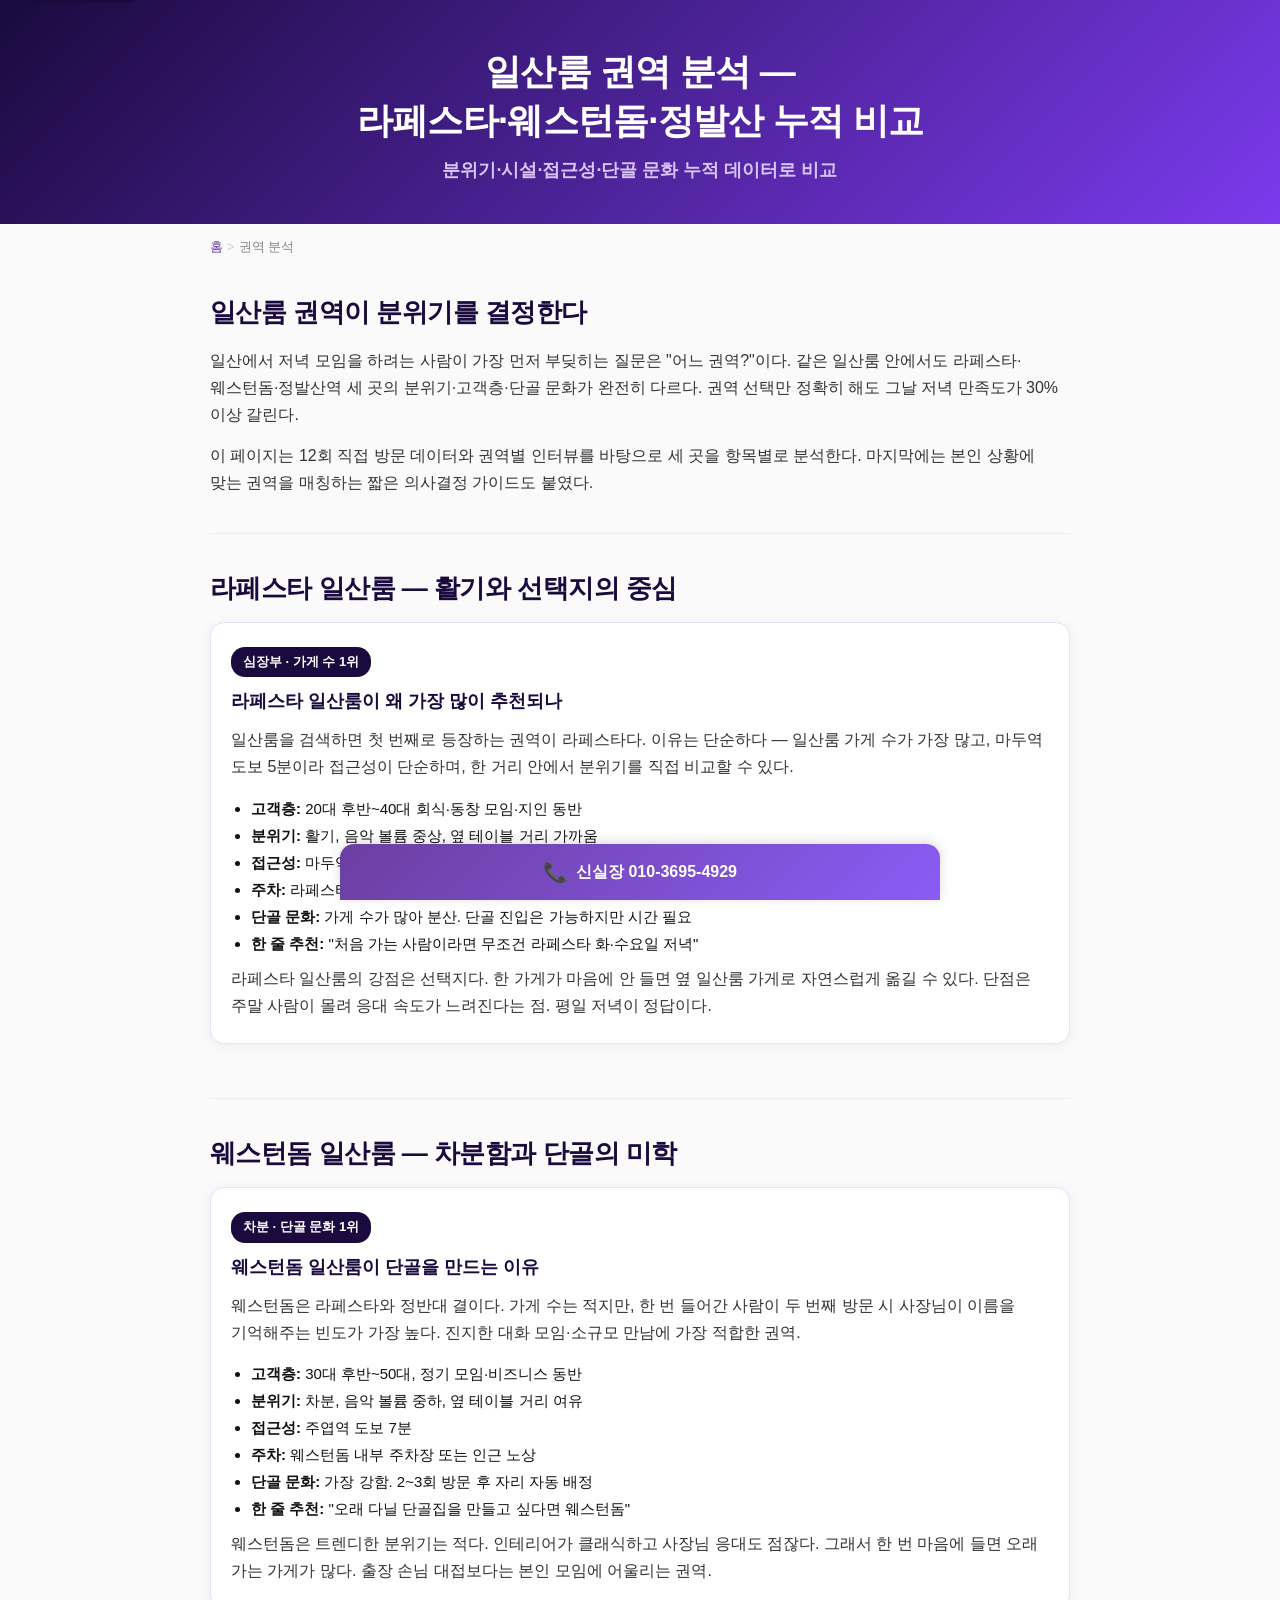
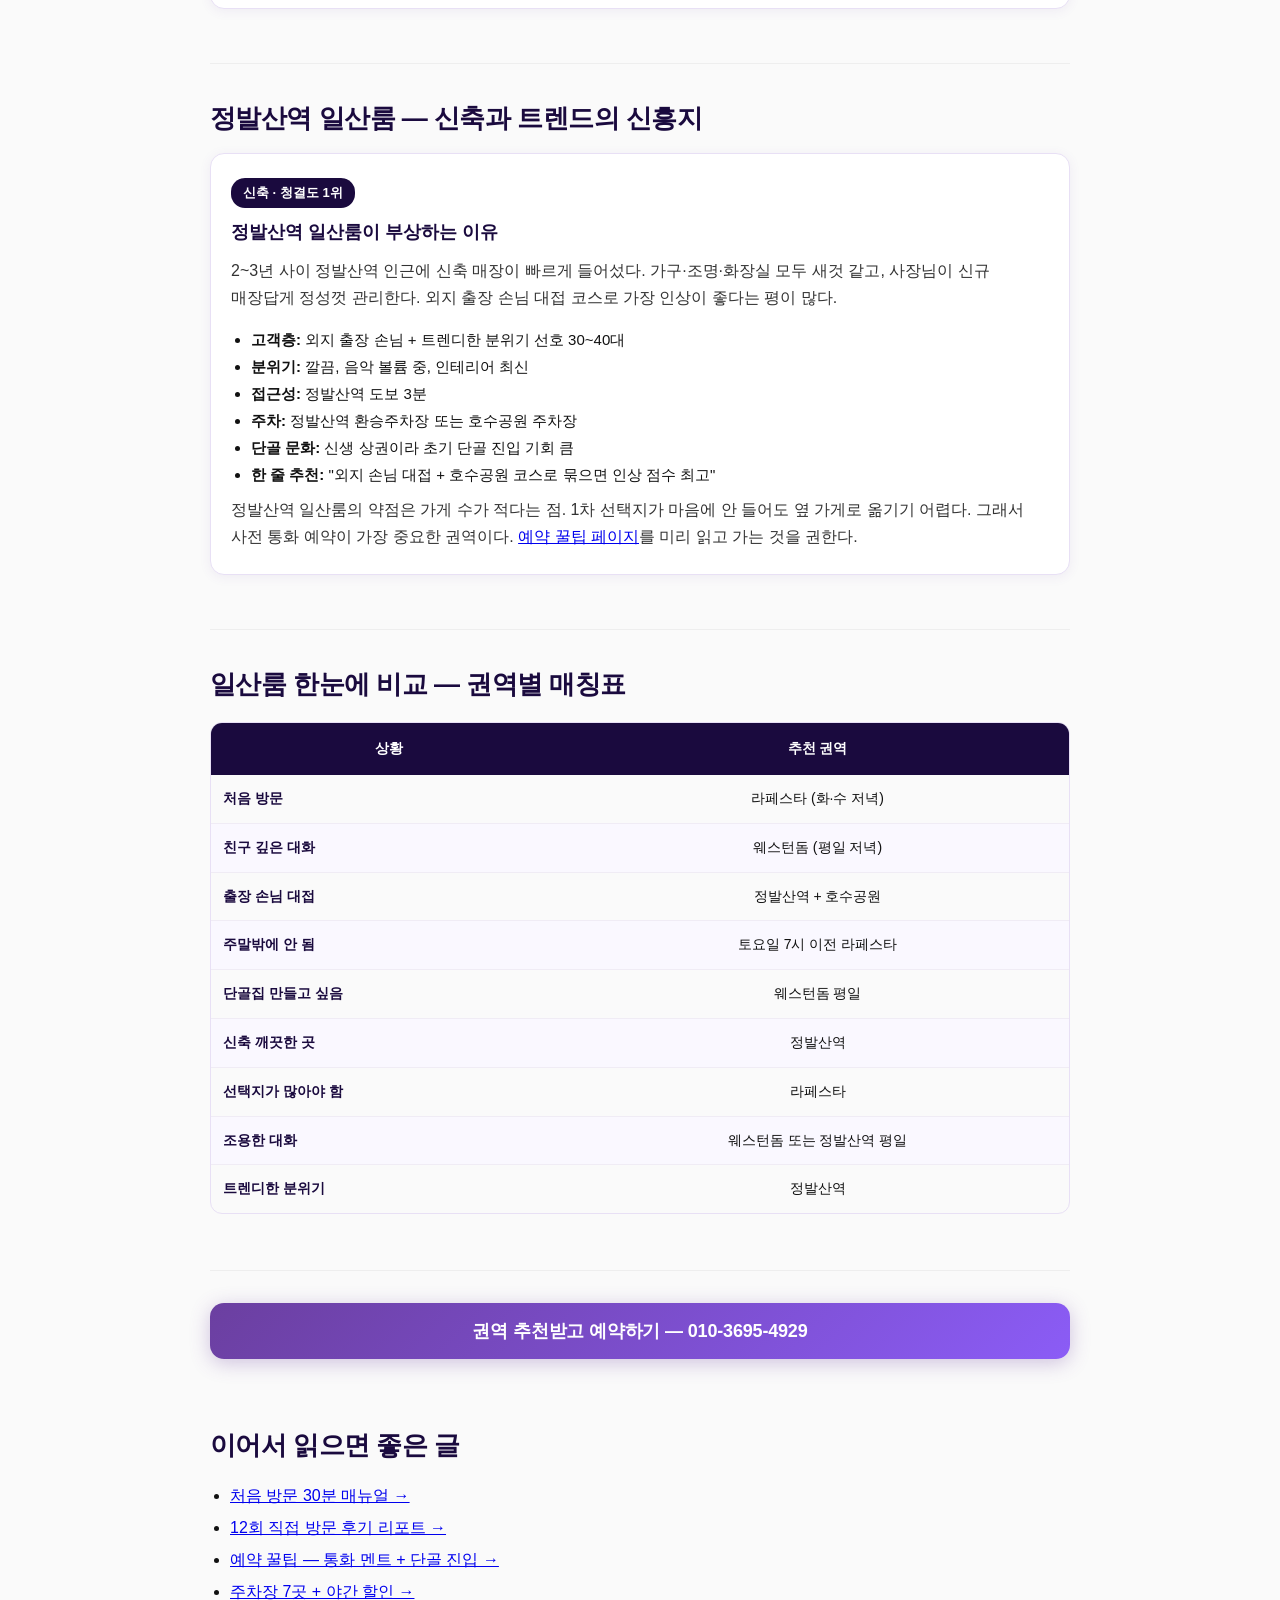
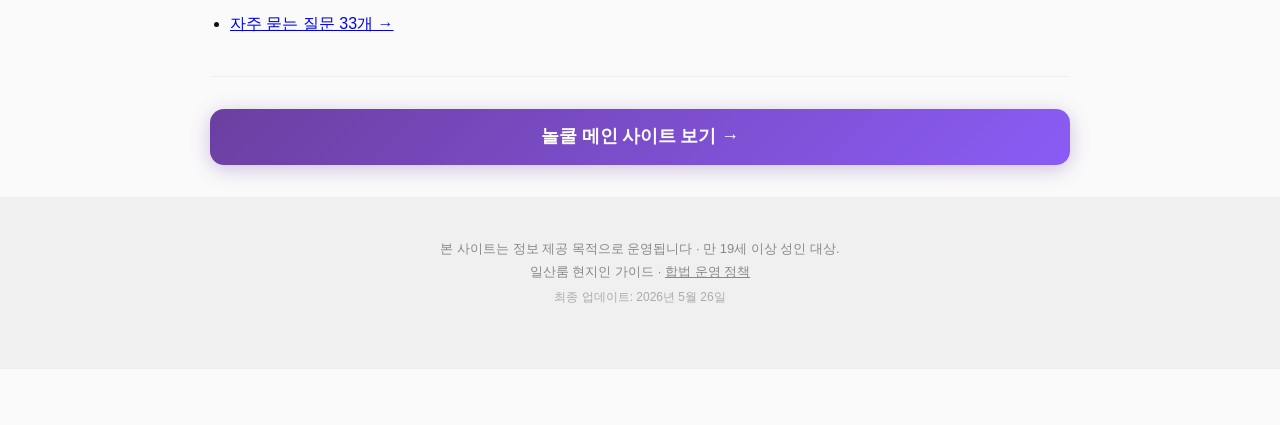
==== area/index.html @ 31c1b671 "SEO 풀가동: 서브페이지 6개 + 24h 자동화 + UI/UX 강화 - 신규 서브페이지 6개: guide/review/reservation/parking/area/faq   각각" ====
<!DOCTYPE html>
<html lang="ko">
<head>
  <meta charset="UTF-8">
  <meta name="viewport" content="width=device-width, initial-scale=1.0, viewport-fit=cover">
  <title>일산룸 권역 분석 — 라페스타·웨스턴돔·정발산 누적 비교</title>
  <meta name="description" content="일산룸 3대 권역을 직접 비교한 누적 데이터. 라페스타·웨스턴돔·정발산역의 분위기, 시설, 접근성, 단골 문화, 추천 대상까지 표 하나로 정리했습니다.">
  <meta name="keywords" content="일산룸 권역, 일산룸 비교, 라페스타 룸, 웨스턴돔 룸, 정발산역 룸, 일산 룸 지역, 일산 권역별">
  <meta name="robots" content="index, follow, max-image-preview:large, max-snippet:-1">
  <link rel="canonical" href="https://ilsanroom2.pages.dev/area/">
  <meta name="author" content="일산 15년 현지인">
  <meta name="geo.region" content="KR-41">
  <meta name="geo.placename" content="고양시 일산">
  <meta property="og:type" content="article">
  <meta property="og:title" content="일산룸 권역 분석 — 라페스타·웨스턴돔·정발산 누적 비교">
  <meta property="og:description" content="3대 권역 누적 비교 — 분위기·시설·접근성·단골 문화까지 표 하나로 정리.">
  <meta property="og:url" content="https://ilsanroom2.pages.dev/area/">
  <meta property="og:image" content="https://ilsanroom2.pages.dev/og-image.png">
  <meta property="og:image:width" content="1200">
  <meta property="og:image:height" content="1200">
  <meta property="og:locale" content="ko_KR">
  <meta property="og:site_name" content="일산룸 현지인 가이드">
  <meta property="article:section" content="권역 분석">
  <meta name="twitter:card" content="summary_large_image">
  <meta name="twitter:title" content="일산룸 권역 분석 — 3대 권역 누적 비교">
  <meta name="twitter:description" content="라페스타·웨스턴돔·정발산역 누적 데이터로 비교.">
  <meta name="twitter:image" content="https://ilsanroom2.pages.dev/og-image.png">
  <link rel="manifest" href="/site.webmanifest">
  <link rel="apple-touch-icon" sizes="192x192" href="/icon-192.png">
  <link rel="icon" type="image/png" sizes="192x192" href="/icon-192.png">
  <meta name="theme-color" content="#1a0a3e">
  <style>
    *,*::before,*::after{margin:0;padding:0;box-sizing:border-box}
    html{font-size:16px;-webkit-text-size-adjust:100%;scroll-behavior:smooth}
    body{font-family:-apple-system,BlinkMacSystemFont,"Segoe UI",Roboto,"Noto Sans KR",sans-serif;font-size:1rem;line-height:1.7;color:#111;background:#fafafa;padding-bottom:56px}
    .skip-link{position:absolute;top:-44px;left:0;background:#1a0a3e;color:#fff;padding:8px 16px;z-index:10000;text-decoration:none}
    .skip-link:focus{top:0}
    .hero-page{background:linear-gradient(135deg,#1a0a3e 0%,#7c3aed 100%);color:#fff;padding:48px 20px 40px;text-align:center}
    .hero-page h1{font-size:1.625rem;font-weight:900;line-height:1.35;letter-spacing:-0.02em;word-break:keep-all;margin-bottom:12px}
    .hero-page p{font-size:1rem;color:#d8c5f5;font-weight:700;line-height:1.5;word-break:keep-all}
    .area-block{background:#fff;border:1px solid #e8e0f5;border-radius:14px;padding:24px 20px;margin-bottom:18px;box-shadow:0 2px 12px rgba(107,63,160,0.08)}
    .area-block h3{font-size:1.125rem;color:#1a0a3e;margin-bottom:12px;line-height:1.4}
    .area-block .tagline{display:inline-block;background:#1a0a3e;color:#fff;padding:4px 12px;border-radius:14px;font-size:0.8125rem;font-weight:700;margin-bottom:12px}
    .area-block ul{padding-left:20px;margin:8px 0;line-height:1.8;font-size:0.9375rem}
    @media (min-width:768px){.hero-page h1{font-size:2.25rem}.hero-page p{font-size:1.125rem}}
  </style>
  <link rel="stylesheet" href="/style.css" media="all">
  <script type="application/ld+json">
  {
    "@context":"https://schema.org",
    "@graph":[
      {"@type":"WebPage","@id":"https://ilsanroom2.pages.dev/area/#webpage","name":"일산룸 권역 분석 — 라페스타·웨스턴돔·정발산 누적 비교","url":"https://ilsanroom2.pages.dev/area/","inLanguage":"ko-KR","isPartOf":{"@id":"https://ilsanroom2.pages.dev/#website"}},
      {"@type":"Article","@id":"https://ilsanroom2.pages.dev/area/#article","headline":"일산룸 권역 분석 — 라페스타·웨스턴돔·정발산 누적 비교","author":{"@type":"Person","name":"일산 15년 현지인"},"datePublished":"2026-04-10","dateModified":"2026-05-26","inLanguage":"ko-KR"},
      {"@type":"BreadcrumbList","itemListElement":[
        {"@type":"ListItem","position":1,"name":"홈","item":"https://ilsanroom2.pages.dev/"},
        {"@type":"ListItem","position":2,"name":"권역 분석","item":"https://ilsanroom2.pages.dev/area/"}
      ]}
    ]
  }
  </script>
</head>
<body>
  <a class="skip-link" href="#main">본문 바로가기</a>

  <header class="hero-page">
    <h1>일산룸 권역 분석 —<br>라페스타·웨스턴돔·정발산 누적 비교</h1>
    <p>분위기·시설·접근성·단골 문화 누적 데이터로 비교</p>
  </header>

  <nav class="breadcrumb" aria-label="현재 위치">
    <ol>
      <li><a href="/">홈</a></li>
      <li aria-current="page">권역 분석</li>
    </ol>
  </nav>

  <main class="content" id="main">

    <section class="section">
      <h2>일산룸 권역이 분위기를 결정한다</h2>
      <p>일산에서 저녁 모임을 하려는 사람이 가장 먼저 부딪히는 질문은 "어느 권역?"이다. 같은 일산룸 안에서도 라페스타·웨스턴돔·정발산역 세 곳의 분위기·고객층·단골 문화가 완전히 다르다. 권역 선택만 정확히 해도 그날 저녁 만족도가 30% 이상 갈린다.</p>
      <p>이 페이지는 12회 직접 방문 데이터와 권역별 인터뷰를 바탕으로 세 곳을 항목별로 분석한다. 마지막에는 본인 상황에 맞는 권역을 매칭하는 짧은 의사결정 가이드도 붙였다.</p>
    </section>

    <section class="section">
      <h2>라페스타 일산룸 — 활기와 선택지의 중심</h2>
      <div class="area-block">
        <span class="tagline">심장부 · 가게 수 1위</span>
        <h3>라페스타 일산룸이 왜 가장 많이 추천되나</h3>
        <p>일산룸을 검색하면 첫 번째로 등장하는 권역이 라페스타다. 이유는 단순하다 — 일산룸 가게 수가 가장 많고, 마두역 도보 5분이라 접근성이 단순하며, 한 거리 안에서 분위기를 직접 비교할 수 있다.</p>
        <ul>
          <li><strong>고객층:</strong> 20대 후반~40대 회식·동창 모임·지인 동반</li>
          <li><strong>분위기:</strong> 활기, 음악 볼륨 중상, 옆 테이블 거리 가까움</li>
          <li><strong>접근성:</strong> 마두역 5번 출구 도보 5분</li>
          <li><strong>주차:</strong> 라페스타 공영주차장 야간 할인</li>
          <li><strong>단골 문화:</strong> 가게 수가 많아 분산. 단골 진입은 가능하지만 시간 필요</li>
          <li><strong>한 줄 추천:</strong> "처음 가는 사람이라면 무조건 라페스타 화·수요일 저녁"</li>
        </ul>
        <p>라페스타 일산룸의 강점은 선택지다. 한 가게가 마음에 안 들면 옆 일산룸 가게로 자연스럽게 옮길 수 있다. 단점은 주말 사람이 몰려 응대 속도가 느려진다는 점. 평일 저녁이 정답이다.</p>
      </div>
    </section>

    <section class="section">
      <h2>웨스턴돔 일산룸 — 차분함과 단골의 미학</h2>
      <div class="area-block">
        <span class="tagline">차분 · 단골 문화 1위</span>
        <h3>웨스턴돔 일산룸이 단골을 만드는 이유</h3>
        <p>웨스턴돔은 라페스타와 정반대 결이다. 가게 수는 적지만, 한 번 들어간 사람이 두 번째 방문 시 사장님이 이름을 기억해주는 빈도가 가장 높다. 진지한 대화 모임·소규모 만남에 가장 적합한 권역.</p>
        <ul>
          <li><strong>고객층:</strong> 30대 후반~50대, 정기 모임·비즈니스 동반</li>
          <li><strong>분위기:</strong> 차분, 음악 볼륨 중하, 옆 테이블 거리 여유</li>
          <li><strong>접근성:</strong> 주엽역 도보 7분</li>
          <li><strong>주차:</strong> 웨스턴돔 내부 주차장 또는 인근 노상</li>
          <li><strong>단골 문화:</strong> 가장 강함. 2~3회 방문 후 자리 자동 배정</li>
          <li><strong>한 줄 추천:</strong> "오래 다닐 단골집을 만들고 싶다면 웨스턴돔"</li>
        </ul>
        <p>웨스턴돔은 트렌디한 분위기는 적다. 인테리어가 클래식하고 사장님 응대도 점잖다. 그래서 한 번 마음에 들면 오래 가는 가게가 많다. 출장 손님 대접보다는 본인 모임에 어울리는 권역.</p>
      </div>
    </section>

    <section class="section">
      <h2>정발산역 일산룸 — 신축과 트렌드의 신흥지</h2>
      <div class="area-block">
        <span class="tagline">신축 · 청결도 1위</span>
        <h3>정발산역 일산룸이 부상하는 이유</h3>
        <p>2~3년 사이 정발산역 인근에 신축 매장이 빠르게 들어섰다. 가구·조명·화장실 모두 새것 같고, 사장님이 신규 매장답게 정성껏 관리한다. 외지 출장 손님 대접 코스로 가장 인상이 좋다는 평이 많다.</p>
        <ul>
          <li><strong>고객층:</strong> 외지 출장 손님 + 트렌디한 분위기 선호 30~40대</li>
          <li><strong>분위기:</strong> 깔끔, 음악 볼륨 중, 인테리어 최신</li>
          <li><strong>접근성:</strong> 정발산역 도보 3분</li>
          <li><strong>주차:</strong> 정발산역 환승주차장 또는 호수공원 주차장</li>
          <li><strong>단골 문화:</strong> 신생 상권이라 초기 단골 진입 기회 큼</li>
          <li><strong>한 줄 추천:</strong> "외지 손님 대접 + 호수공원 코스로 묶으면 인상 점수 최고"</li>
        </ul>
        <p>정발산역 일산룸의 약점은 가게 수가 적다는 점. 1차 선택지가 마음에 안 들어도 옆 가게로 옮기기 어렵다. 그래서 사전 통화 예약이 가장 중요한 권역이다. <a href="/reservation/">예약 꿀팁 페이지</a>를 미리 읽고 가는 것을 권한다.</p>
      </div>
    </section>

    <section class="section">
      <h2>일산룸 한눈에 비교 — 권역별 매칭표</h2>
      <div class="comparison-table-wrap">
        <table class="comparison-table">
          <thead>
            <tr><th>상황</th><th>추천 권역</th></tr>
          </thead>
          <tbody>
            <tr><td class="row-label">처음 방문</td><td>라페스타 (화·수 저녁)</td></tr>
            <tr><td class="row-label">친구 깊은 대화</td><td>웨스턴돔 (평일 저녁)</td></tr>
            <tr><td class="row-label">출장 손님 대접</td><td>정발산역 + 호수공원</td></tr>
            <tr><td class="row-label">주말밖에 안 됨</td><td>토요일 7시 이전 라페스타</td></tr>
            <tr><td class="row-label">단골집 만들고 싶음</td><td>웨스턴돔 평일</td></tr>
            <tr><td class="row-label">신축 깨끗한 곳</td><td>정발산역</td></tr>
            <tr><td class="row-label">선택지가 많아야 함</td><td>라페스타</td></tr>
            <tr><td class="row-label">조용한 대화</td><td>웨스턴돔 또는 정발산역 평일</td></tr>
            <tr><td class="row-label">트렌디한 분위기</td><td>정발산역</td></tr>
          </tbody>
        </table>
      </div>
    </section>

    <a href="tel:01036954929" class="cta-button">권역 추천받고 예약하기 — 010-3695-4929</a>

    <section class="section">
      <h2>이어서 읽으면 좋은 글</h2>
      <ul style="padding-left:20px;line-height:2">
        <li><a href="/guide/">처음 방문 30분 매뉴얼 →</a></li>
        <li><a href="/review/">12회 직접 방문 후기 리포트 →</a></li>
        <li><a href="/reservation/">예약 꿀팁 — 통화 멘트 + 단골 진입 →</a></li>
        <li><a href="/parking/">주차장 7곳 + 야간 할인 →</a></li>
        <li><a href="/faq/">자주 묻는 질문 33개 →</a></li>
      </ul>
    </section>

    <a href="https://ilsanroom.pages.dev/" class="cta-button" target="_blank" rel="noopener noreferrer">
      놀쿨 메인 사이트 보기 →
    </a>

  </main>

  <footer class="footer">
    <p>본 사이트는 정보 제공 목적으로 운영됩니다 · 만 19세 이상 성인 대상.</p>
    <p>일산룸 현지인 가이드 · <a href="/legal/" style="color:#888">합법 운영 정책</a></p>
    <p class="footer-update">최종 업데이트: 2026년 5월 26일</p>
  </footer>

  <div class="fixed-bottom-bar">
    <a href="tel:01036954929" class="bottom-bar-link">
      <span class="bottom-bar-icon">&#128222;</span>
      <span>신실장 010-3695-4929</span>
    </a>
  </div>
</body>
</html>
---- style.css ----
/* === Reset & Base === */
*, *::before, *::after {
  margin: 0;
  padding: 0;
  box-sizing: border-box;
}

html {
  font-size: 16px;
  scroll-behavior: smooth;
  -webkit-text-size-adjust: 100%;
}

body {
  font-family: -apple-system, BlinkMacSystemFont, "Segoe UI", Roboto, "Noto Sans KR", sans-serif;
  font-size: 1rem;
  line-height: 1.7;
  color: #111;
  background: #fafafa;
  -webkit-font-smoothing: antialiased;
}

/* === Screen Reader Only === */
.sr-only {
  position: absolute;
  width: 1px;
  height: 1px;
  padding: 0;
  margin: -1px;
  overflow: hidden;
  clip: rect(0, 0, 0, 0);
  white-space: nowrap;
  border: 0;
}

/* === Social Proof Bar === */
.social-bar {
  background: #2d1b69;
  color: #fff;
  text-align: center;
  padding: 10px 16px;
  font-size: 0.875rem;
  letter-spacing: -0.02em;
  min-height: 44px;
  display: flex;
  align-items: center;
  justify-content: center;
}

.social-bar strong {
  color: #c4a0ff;
  font-weight: 900;
}

/* === Hero — Dark image + white text + shadow + overlay === */
.hero {
  position: relative;
  background-size: cover;
  background-position: center;
  background-color: #1a0a3e;
  min-height: 360px;
  display: flex;
  align-items: center;
  justify-content: center;
}

.hero-overlay {
  position: relative;
  z-index: 2;
  text-align: center;
  padding: 60px 20px 50px;
  width: 100%;
}

.hero::before {
  content: '';
  position: absolute;
  inset: 0;
  background: linear-gradient(180deg, rgba(10, 5, 30, 0.75) 0%, rgba(30, 15, 70, 0.85) 100%);
  z-index: 1;
}

.hero h1 {
  font-size: 1.75rem;
  font-weight: 900;
  line-height: 1.3;
  margin-bottom: 16px;
  letter-spacing: -0.03em;
  word-break: keep-all;
  color: #fff;
  text-shadow: 0 2px 12px rgba(0, 0, 0, 0.7), 0 0 40px rgba(107, 63, 160, 0.4);
}

.hero-sub {
  font-size: 1.125rem;
  color: #c4a0ff;
  font-weight: 700;
  letter-spacing: -0.01em;
  text-shadow: 0 1px 8px rgba(0, 0, 0, 0.5);
}

/* === Content === */
.content {
  max-width: 680px;
  margin: 0 auto;
  padding: 0 20px;
}

/* === Section === */
.section {
  padding: 36px 0;
  border-bottom: 1px solid #eee;
}

.section h2 {
  font-size: 1.375rem;
  font-weight: 900;
  color: #1a0a3e;
  margin-bottom: 16px;
  line-height: 1.4;
  letter-spacing: -0.02em;
  word-break: keep-all;
}

.section p {
  margin-bottom: 14px;
  color: #333;
  word-break: keep-all;
}

.section p:last-child {
  margin-bottom: 0;
}

/* === Photo Sections with Skeleton === */
.photo-section {
  margin: 32px 0;
}

.img-skeleton {
  background: linear-gradient(90deg, #e0e0e0 25%, #f0f0f0 50%, #e0e0e0 75%);
  background-size: 200% 100%;
  animation: shimmer 1.5s infinite;
  border-radius: 12px;
  overflow: hidden;
  aspect-ratio: 16 / 9;
}

.img-skeleton.loaded {
  background: none;
  animation: none;
}

@keyframes shimmer {
  0% { background-position: 200% 0; }
  100% { background-position: -200% 0; }
}

.img-skeleton img {
  display: block;
  width: 100%;
  height: 100%;
  object-fit: cover;
  border-radius: 12px;
  opacity: 0;
  transition: opacity 0.4s ease;
}

.img-skeleton.loaded img {
  opacity: 1;
}

.photo-section figcaption {
  text-align: center;
  font-size: 0.8125rem;
  color: #888;
  margin-top: 8px;
  font-style: italic;
}

/* === Pull Quote === */
.pull-quote {
  font-size: 1.375rem;
  font-weight: 700;
  font-style: italic;
  color: #3b1d8e;
  text-align: center;
  padding: 40px 24px;
  margin: 8px 0;
  border-left: 4px solid #6b3fa0;
  background: linear-gradient(135deg, #f5f0ff 0%, #ede5ff 100%);
  border-radius: 0 12px 12px 0;
  line-height: 1.5;
  word-break: keep-all;
}

/* === Review Highlights === */
.review-highlights {
  padding: 36px 0;
  border-bottom: 1px solid #eee;
}

.review-highlights h3 {
  font-size: 1.125rem;
  font-weight: 900;
  color: #1a0a3e;
  margin-bottom: 20px;
  text-align: center;
}

.review-card {
  background: #fff;
  border: 1px solid #e8e0f5;
  border-radius: 12px;
  padding: 20px;
  margin-bottom: 12px;
  box-shadow: 0 2px 8px rgba(107, 63, 160, 0.08);
}

.review-stars {
  color: #f5a623;
  font-size: 1rem;
  letter-spacing: 2px;
}

.review-card p {
  margin: 8px 0;
  color: #333;
  font-style: italic;
  word-break: keep-all;
}

.review-author {
  font-size: 0.8125rem;
  color: #888;
}

/* === Before / After === */
.before-after {
  padding-bottom: 36px;
}

.ba-grid {
  display: grid;
  grid-template-columns: 1fr;
  gap: 16px;
  margin-top: 20px;
}

.ba-card {
  border-radius: 12px;
  padding: 24px 20px;
}

.ba-card h3 {
  font-size: 1rem;
  font-weight: 900;
  margin-bottom: 14px;
}

.ba-card ul {
  list-style: none;
  padding: 0;
}

.ba-card li {
  padding: 6px 0 6px 24px;
  position: relative;
  font-size: 0.9375rem;
  word-break: keep-all;
}

.ba-before {
  background: #fef2f2;
  border: 1px solid #fca5a5;
}

.ba-before h3 {
  color: #dc2626;
}

.ba-before li::before {
  content: '✗';
  position: absolute;
  left: 0;
  color: #dc2626;
  font-weight: 700;
}

.ba-after {
  background: #f0fdf4;
  border: 1px solid #86efac;
}

.ba-after h3 {
  color: #16a34a;
}

.ba-after li::before {
  content: '✓';
  position: absolute;
  left: 0;
  color: #16a34a;
  font-weight: 700;
}

/* === Comparison Table === */
.comparison-table-wrap {
  overflow-x: auto;
  -webkit-overflow-scrolling: touch;
  margin: 20px 0;
  border-radius: 12px;
  border: 1px solid #e8e0f5;
}

.comparison-table {
  width: 100%;
  min-width: 480px;
  border-collapse: collapse;
  font-size: 0.875rem;
}

.comparison-table thead {
  background: #1a0a3e;
  color: #fff;
}

.comparison-table th {
  padding: 14px 12px;
  font-weight: 700;
  text-align: center;
  white-space: nowrap;
}

.comparison-table td {
  padding: 12px;
  text-align: center;
  border-bottom: 1px solid #f0ecf5;
  word-break: keep-all;
}

.comparison-table tbody tr:last-child td {
  border-bottom: none;
}

.comparison-table tbody tr:nth-child(even) {
  background: #faf8ff;
}

.row-label {
  font-weight: 700;
  color: #1a0a3e;
  text-align: left !important;
  white-space: nowrap;
}

/* === Secret Section — 80% scroll reveal === */
.secret-section {
  position: relative;
}

.secret-badge {
  display: inline-block;
  background: linear-gradient(135deg, #6b3fa0 0%, #8b5cf6 100%);
  color: #fff;
  padding: 6px 16px;
  border-radius: 20px;
  font-size: 0.8125rem;
  font-weight: 700;
  margin-bottom: 16px;
}

.secret-content {
  opacity: 0;
  transform: translateY(30px);
  filter: blur(8px);
  transition: opacity 0.8s ease, transform 0.8s ease, filter 0.8s ease;
}

.secret-content.revealed {
  opacity: 1;
  transform: translateY(0);
  filter: blur(0);
}

.secret-item {
  background: #fff;
  border: 1px solid #e8e0f5;
  border-radius: 12px;
  padding: 20px;
  margin-bottom: 16px;
  box-shadow: 0 2px 12px rgba(107, 63, 160, 0.08);
}

.secret-item strong {
  display: block;
  font-size: 1rem;
  color: #1a0a3e;
  margin-bottom: 8px;
}

.secret-item p {
  color: #333;
  margin: 0;
  word-break: keep-all;
}

/* === CTA Button === */
.cta-button {
  display: flex;
  align-items: center;
  justify-content: center;
  width: 100%;
  height: 56px;
  min-height: 44px;
  background: linear-gradient(135deg, #6b3fa0 0%, #8b5cf6 100%);
  color: #fff;
  text-align: center;
  text-decoration: none;
  font-size: 1.125rem;
  font-weight: 900;
  border-radius: 14px;
  margin: 32px 0;
  transition: transform 0.2s ease, box-shadow 0.2s ease;
  box-shadow: 0 4px 20px rgba(107, 63, 160, 0.3);
  letter-spacing: -0.01em;
  -webkit-tap-highlight-color: transparent;
}

.cta-button:hover {
  transform: translateY(-2px);
  box-shadow: 0 6px 28px rgba(107, 63, 160, 0.45);
}

.cta-button:active {
  transform: translateY(0);
}

/* === Countdown Bar === */
.countdown-bar {
  background: #fef3c7;
  color: #92400e;
  text-align: center;
  padding: 10px 16px;
  font-size: 0.875rem;
  font-weight: 700;
  min-height: 44px;
  display: flex;
  align-items: center;
  justify-content: center;
  gap: 6px;
}

.countdown-bar strong {
  color: #dc2626;
  font-size: 1.125rem;
}

.countdown-icon {
  font-size: 1rem;
}

/* === Day vs Night Gallery === */
.gallery-section {
  padding: 36px 0;
  border-bottom: 1px solid #eee;
}

.gallery-section h2 {
  font-size: 1.375rem;
  font-weight: 900;
  color: #1a0a3e;
  margin-bottom: 20px;
  line-height: 1.4;
  letter-spacing: -0.02em;
  word-break: keep-all;
}

.gallery-track {
  display: flex;
  overflow-x: auto;
  scroll-snap-type: x mandatory;
  -webkit-overflow-scrolling: touch;
  gap: 0;
  scrollbar-width: none;
}

.gallery-track::-webkit-scrollbar {
  display: none;
}

.gallery-slide {
  flex: 0 0 100%;
  scroll-snap-align: start;
}

.gallery-pair {
  display: grid;
  grid-template-columns: 1fr 1fr;
  gap: 8px;
}

.gallery-item {
  margin: 0;
}

.gallery-item .img-skeleton {
  aspect-ratio: 3 / 4;
  border-radius: 8px;
}

.gallery-item figcaption {
  text-align: center;
  font-size: 0.75rem;
  color: #888;
  margin-top: 6px;
  font-weight: 700;
}

.gallery-dots {
  display: flex;
  justify-content: center;
  gap: 8px;
  margin-top: 16px;
}

.dot {
  width: 10px;
  height: 10px;
  border-radius: 50%;
  border: none;
  background: #d4d4d4;
  cursor: pointer;
  padding: 0;
  min-height: 44px;
  min-width: 44px;
  display: flex;
  align-items: center;
  justify-content: center;
  -webkit-tap-highlight-color: transparent;
}

.dot::after {
  content: '';
  width: 10px;
  height: 10px;
  border-radius: 50%;
  background: inherit;
}

.dot {
  background: transparent;
}

.dot::after {
  background: #d4d4d4;
}

.dot.active::after {
  background: #6b3fa0;
}

.gallery-hint {
  text-align: center;
  font-size: 0.75rem;
  color: #aaa;
  margin-top: 4px;
}

/* === Mini Quiz === */
.quiz-section {
  border-bottom: 1px solid #eee;
}

.quiz-desc {
  font-size: 0.9375rem;
  color: #666;
  margin-bottom: 24px;
}

.quiz-step {
  display: none;
}

.quiz-step.active {
  display: block;
}

.quiz-q {
  font-size: 1rem;
  margin-bottom: 16px;
  color: #111;
  word-break: keep-all;
}

.quiz-option {
  display: block;
  width: 100%;
  padding: 14px 20px;
  margin-bottom: 10px;
  background: #fff;
  border: 2px solid #e8e0f5;
  border-radius: 12px;
  font-size: 0.9375rem;
  font-family: inherit;
  color: #333;
  cursor: pointer;
  text-align: left;
  min-height: 44px;
  transition: border-color 0.2s, background 0.2s;
  -webkit-tap-highlight-color: transparent;
}

.quiz-option:hover {
  border-color: #8b5cf6;
  background: #faf8ff;
}

.quiz-option:active,
.quiz-option.selected {
  border-color: #6b3fa0;
  background: #ede5ff;
}

.quiz-result {
  display: none;
  background: linear-gradient(135deg, #f5f0ff 0%, #ede5ff 100%);
  border: 2px solid #8b5cf6;
  border-radius: 12px;
  padding: 24px 20px;
  text-align: center;
}

.quiz-result.show {
  display: block;
}

.quiz-result-title {
  font-size: 1.25rem;
  font-weight: 900;
  color: #1a0a3e;
  margin-bottom: 8px;
}

.quiz-result-desc {
  color: #333;
  margin-bottom: 16px;
  word-break: keep-all;
}

.quiz-result .cta-button {
  margin: 16px 0 0;
}

/* === Exit Intent Popup === */
.exit-popup {
  display: none;
  position: fixed;
  inset: 0;
  z-index: 9999;
  background: rgba(0, 0, 0, 0.6);
  align-items: center;
  justify-content: center;
  padding: 20px;
}

.exit-popup.show {
  display: flex;
}

.exit-popup-inner {
  background: #fff;
  border-radius: 16px;
  padding: 32px 24px;
  max-width: 400px;
  width: 100%;
  position: relative;
  text-align: center;
  box-shadow: 0 8px 40px rgba(0, 0, 0, 0.3);
}

.exit-close {
  position: absolute;
  top: 12px;
  right: 12px;
  width: 44px;
  height: 44px;
  min-height: 44px;
  border: none;
  background: none;
  font-size: 1.25rem;
  color: #888;
  cursor: pointer;
  display: flex;
  align-items: center;
  justify-content: center;
  -webkit-tap-highlight-color: transparent;
}

.exit-title {
  font-size: 1.375rem;
  font-weight: 900;
  color: #1a0a3e;
  margin-bottom: 12px;
  word-break: keep-all;
}

.exit-desc {
  font-size: 0.9375rem;
  color: #555;
  line-height: 1.6;
  margin-bottom: 8px;
  word-break: keep-all;
}

.exit-cta {
  margin: 20px 0 0 !important;
}

/* === Internal Search Bar === */
.search-wrap {
  padding: 16px 20px 0;
  max-width: 680px;
  margin: 0 auto;
}

.search-inner {
  position: relative;
}

.search-input {
  width: 100%;
  padding: 12px 16px;
  border: 2px solid #e8e0f5;
  border-radius: 12px;
  font-size: 0.9375rem;
  font-family: inherit;
  background: #fff;
  color: #111;
  min-height: 44px;
  outline: none;
  transition: border-color 0.2s;
}

.search-input:focus {
  border-color: #8b5cf6;
}

.search-input::placeholder {
  color: #aaa;
}

.search-results {
  display: none;
  position: absolute;
  top: 100%;
  left: 0;
  right: 0;
  background: #fff;
  border: 1px solid #e8e0f5;
  border-radius: 0 0 12px 12px;
  box-shadow: 0 4px 16px rgba(0, 0, 0, 0.1);
  z-index: 100;
  max-height: 240px;
  overflow-y: auto;
}

.search-item {
  display: block;
  width: 100%;
  padding: 12px 16px;
  border: none;
  background: none;
  font-size: 0.9375rem;
  font-family: inherit;
  color: #333;
  text-align: left;
  cursor: pointer;
  min-height: 44px;
  border-bottom: 1px solid #f0f0f0;
}

.search-item:last-child {
  border-bottom: none;
}

.search-item:hover {
  background: #faf8ff;
  color: #6b3fa0;
}

/* === Fixed Bottom Contact Bar === */
.fixed-bottom-bar {
  position: fixed;
  bottom: 0;
  left: 0;
  right: 0;
  z-index: 9000;
  height: 56px;
  background: linear-gradient(135deg, #6b3fa0 0%, #8b5cf6 100%);
  box-shadow: 0 -2px 12px rgba(0, 0, 0, 0.15);
}

.bottom-bar-link {
  display: flex;
  align-items: center;
  justify-content: center;
  width: 100%;
  height: 100%;
  color: #fff;
  text-decoration: none;
  font-size: 1rem;
  font-weight: 900;
  gap: 8px;
  -webkit-tap-highlight-color: transparent;
}

.bottom-bar-icon {
  font-size: 1.25rem;
}

/* Body padding to prevent content behind fixed bar */
body {
  padding-bottom: 56px;
}

/* === Footer === */
.footer {
  text-align: center;
  padding: 40px 20px 60px;
  background: #f0f0f0;
  color: #888;
  font-size: 0.8125rem;
  line-height: 1.8;
  margin-top: 20px;
}

/* === Breadcrumb === */
.breadcrumb {
  max-width: 680px;
  margin: 0 auto;
  padding: 12px 20px 0;
}

.breadcrumb ol {
  list-style: none;
  display: flex;
  flex-wrap: wrap;
  gap: 4px;
  font-size: 0.8125rem;
  color: #888;
}

.breadcrumb li::after {
  content: '>';
  margin-left: 4px;
  color: #ccc;
}

.breadcrumb li:last-child::after {
  display: none;
}

.breadcrumb a {
  color: #6b3fa0;
  text-decoration: none;
}

.breadcrumb a:hover {
  text-decoration: underline;
}

/* === Table of Contents === */
.toc-section {
  padding: 28px 0 20px;
  border-bottom: 1px solid #eee;
}

.toc-section h2 {
  font-size: 1.25rem;
  font-weight: 900;
  color: #1a0a3e;
  margin-bottom: 16px;
}

.toc-list {
  padding-left: 20px;
  counter-reset: toc-counter;
}

.toc-list li {
  margin-bottom: 8px;
  font-size: 0.9375rem;
  word-break: keep-all;
}

.toc-list a {
  color: #333;
  text-decoration: none;
  border-bottom: 1px dashed #ccc;
  transition: color 0.2s, border-color 0.2s;
}

.toc-list a:hover {
  color: #6b3fa0;
  border-color: #6b3fa0;
}

/* === Checklist Grid === */
.checklist-grid {
  display: flex;
  flex-direction: column;
  gap: 12px;
  margin-top: 16px;
}

.checklist-item {
  background: #fff;
  border: 1px solid #e8e0f5;
  border-radius: 12px;
  padding: 18px 20px;
  box-shadow: 0 2px 8px rgba(107, 63, 160, 0.06);
}

.checklist-item strong {
  display: block;
  font-size: 1rem;
  color: #1a0a3e;
  margin-bottom: 6px;
}

.checklist-item p {
  color: #333;
  margin: 0;
  word-break: keep-all;
  font-size: 0.9375rem;
}

/* === FAQ Section === */
.faq-section {
  border-bottom: 1px solid #eee;
}

.faq-item {
  border: 1px solid #e8e0f5;
  border-radius: 12px;
  margin-bottom: 10px;
  overflow: hidden;
  background: #fff;
}

.faq-question {
  display: flex;
  align-items: center;
  width: 100%;
  padding: 16px 20px;
  font-size: 0.9375rem;
  font-weight: 700;
  color: #1a0a3e;
  cursor: pointer;
  user-select: none;
  min-height: 44px;
  position: relative;
  word-break: keep-all;
  margin: 0;
}

.faq-question::after {
  content: '+';
  position: absolute;
  right: 16px;
  font-size: 1.25rem;
  font-weight: 400;
  color: #6b3fa0;
  transition: transform 0.3s;
}

.faq-question[aria-expanded="true"]::after {
  content: '-';
}

.faq-answer {
  max-height: 0;
  overflow: hidden;
  transition: max-height 0.3s ease, padding 0.3s ease;
  padding: 0 20px;
}

.faq-answer.open {
  max-height: 300px;
  padding: 0 20px 16px;
}

.faq-answer p {
  color: #444;
  font-size: 0.9375rem;
  line-height: 1.7;
  word-break: keep-all;
  margin: 0;
}

/* === Footer Update Line === */
.footer-update {
  font-size: 0.75rem;
  color: #aaa;
  margin-top: 4px;
}

/* === Responsive === */
@media (min-width: 768px) {
  .hero {
    min-height: 440px;
  }

  .hero-overlay {
    padding: 80px 40px 70px;
  }

  .hero h1 {
    font-size: 2.5rem;
  }

  .hero-sub {
    font-size: 1.25rem;
  }

  .section h2 {
    font-size: 1.625rem;
  }

  .pull-quote {
    font-size: 1.5rem;
    padding: 48px 40px;
  }

  .ba-grid {
    grid-template-columns: 1fr 1fr;
  }

  .fixed-bottom-bar {
    max-width: 600px;
    left: 50%;
    transform: translateX(-50%);
    border-radius: 14px 14px 0 0;
  }

  .content {
    max-width: 780px;
  }

  .breadcrumb {
    max-width: 780px;
  }

  .search-wrap {
    max-width: 780px;
  }

  .checklist-grid {
    display: grid;
    grid-template-columns: 1fr 1fr;
  }
}

@media (min-width: 1200px) {
  .content {
    max-width: 900px;
  }

  .breadcrumb {
    max-width: 900px;
  }

  .search-wrap {
    max-width: 900px;
  }
}

/* === Skip Link (a11y) === */
.skip-link {
  position: absolute;
  top: -44px;
  left: 0;
  background: #1a0a3e;
  color: #fff;
  padding: 10px 18px;
  font-weight: 700;
  text-decoration: none;
  z-index: 99999;
  border-radius: 0 0 8px 0;
}
.skip-link:focus {
  top: 0;
}

/* === Focus-visible (a11y) === */
:focus-visible {
  outline: 3px solid #8b5cf6;
  outline-offset: 2px;
  border-radius: 4px;
}

/* === Related Guides Grid === */
.related-section {
  background: linear-gradient(135deg, #fdfaff 0%, #f5f0ff 100%);
  border-radius: 16px;
  padding: 32px 20px;
  margin: 24px 0;
  border: 1px solid #e8e0f5;
}
.related-grid {
  display: grid;
  grid-template-columns: 1fr;
  gap: 12px;
  margin-top: 18px;
}
.related-card {
  display: flex;
  flex-direction: column;
  gap: 6px;
  background: #fff;
  border: 1px solid #e8e0f5;
  border-radius: 14px;
  padding: 18px 20px;
  text-decoration: none;
  color: inherit;
  min-height: 44px;
  box-shadow: 0 2px 10px rgba(107, 63, 160, 0.06);
  transition: transform 0.2s ease, box-shadow 0.2s ease, border-color 0.2s ease;
  -webkit-tap-highlight-color: transparent;
}
.related-card:hover {
  transform: translateY(-2px);
  box-shadow: 0 6px 22px rgba(107, 63, 160, 0.18);
  border-color: #c4a0ff;
}
.related-tag {
  display: inline-block;
  align-self: flex-start;
  background: #1a0a3e;
  color: #fff;
  padding: 3px 10px;
  border-radius: 12px;
  font-size: 0.75rem;
  font-weight: 700;
}
.related-card strong {
  font-size: 1rem;
  font-weight: 900;
  color: #1a0a3e;
  line-height: 1.4;
  word-break: keep-all;
}
.related-desc {
  font-size: 0.875rem;
  color: #666;
  word-break: keep-all;
}
@media (min-width: 768px) {
  .related-grid {
    grid-template-columns: 1fr 1fr;
  }
}
@media (min-width: 1200px) {
  .related-grid {
    grid-template-columns: 1fr 1fr 1fr;
  }
}

/* === Reduced Motion (a11y) === */
@media (prefers-reduced-motion: reduce) {
  *, *::before, *::after {
    animation-duration: 0.01ms !important;
    animation-iteration-count: 1 !important;
    transition-duration: 0.01ms !important;
    scroll-behavior: auto !important;
  }
  .img-skeleton {
    animation: none;
  }
}

/* === Dark Color Scheme === */
@media (prefers-color-scheme: dark) {
  body {
    background: #0f0820;
    color: #e8e0f5;
  }
  .section p, .section ul li, .checklist-item p, .secret-item p,
  .review-card p, .ba-card li, .quiz-q, .faq-answer p,
  .related-desc {
    color: #d8cee8;
  }
  .section, .toc-section, .gallery-section, .review-highlights,
  .quiz-section, .secret-section, .faq-section, .before-after {
    border-bottom-color: #2a1e4e;
  }
  .section h2, .toc-section h2, .gallery-section h2, .related-card strong,
  .secret-item strong, .checklist-item strong, .review-highlights h3,
  .faq-question, .exit-title, .quiz-result-title, .related-tag {
    color: #c4a0ff;
  }
  .related-tag {
    background: #2a1e4e;
  }
  .checklist-item, .secret-item, .review-card, .faq-item, .quiz-option,
  .related-card, .exit-popup-inner, .related-section {
    background: #1a1133;
    border-color: #2d2055;
  }
  .footer {
    background: #1a1133;
    color: #888;
  }
  .pull-quote {
    background: linear-gradient(135deg, #1f1342 0%, #2a1e54 100%);
    color: #d8c5f5;
    border-left-color: #8b5cf6;
  }
  .ba-before {
    background: #2a1e1e;
    border-color: #5a2828;
  }
  .ba-after {
    background: #1e2a1e;
    border-color: #285a28;
  }
  .comparison-table tbody tr:nth-child(even) {
    background: #1f1342;
  }
  .comparison-table td {
    border-bottom-color: #2a1e54;
  }
  .row-label {
    color: #c4a0ff;
  }
  .search-input {
    background: #1a1133;
    color: #e8e0f5;
    border-color: #2d2055;
  }
  .countdown-bar {
    background: #3a2810;
    color: #fbbf24;
  }
}

/* === High Contrast === */
@media (prefers-contrast: more) {
  body {
    color: #000;
  }
  .section p, .checklist-item p, .secret-item p, .review-card p,
  .faq-answer p {
    color: #000;
  }
  .related-card, .checklist-item, .secret-item, .review-card, .faq-item {
    border-width: 2px;
  }
}

/* === Print Stylesheet === */
@media print {
  body {
    background: #fff;
    color: #000;
    padding-bottom: 0;
    font-size: 11pt;
    line-height: 1.5;
  }
  .social-bar, .countdown-bar, .cta-button, .fixed-bottom-bar,
  .exit-popup, .search-wrap, .gallery-section, .quiz-section,
  .hero::before {
    display: none !important;
  }
  .hero {
    min-height: auto;
    background: none !important;
    color: #000;
    padding: 16px 0;
  }
  .hero h1, .hero-sub {
    color: #000;
    text-shadow: none;
  }
  .section, .related-section {
    page-break-inside: avoid;
    border: none;
    padding: 12px 0;
  }
  .photo-section, .img-skeleton {
    page-break-inside: avoid;
  }
  a {
    color: #000;
    text-decoration: underline;
  }
  a[href^="http"]::after {
    content: " (" attr(href) ")";
    font-size: 9pt;
    color: #555;
  }
  a[href^="tel:"]::after {
    content: "";
  }
}
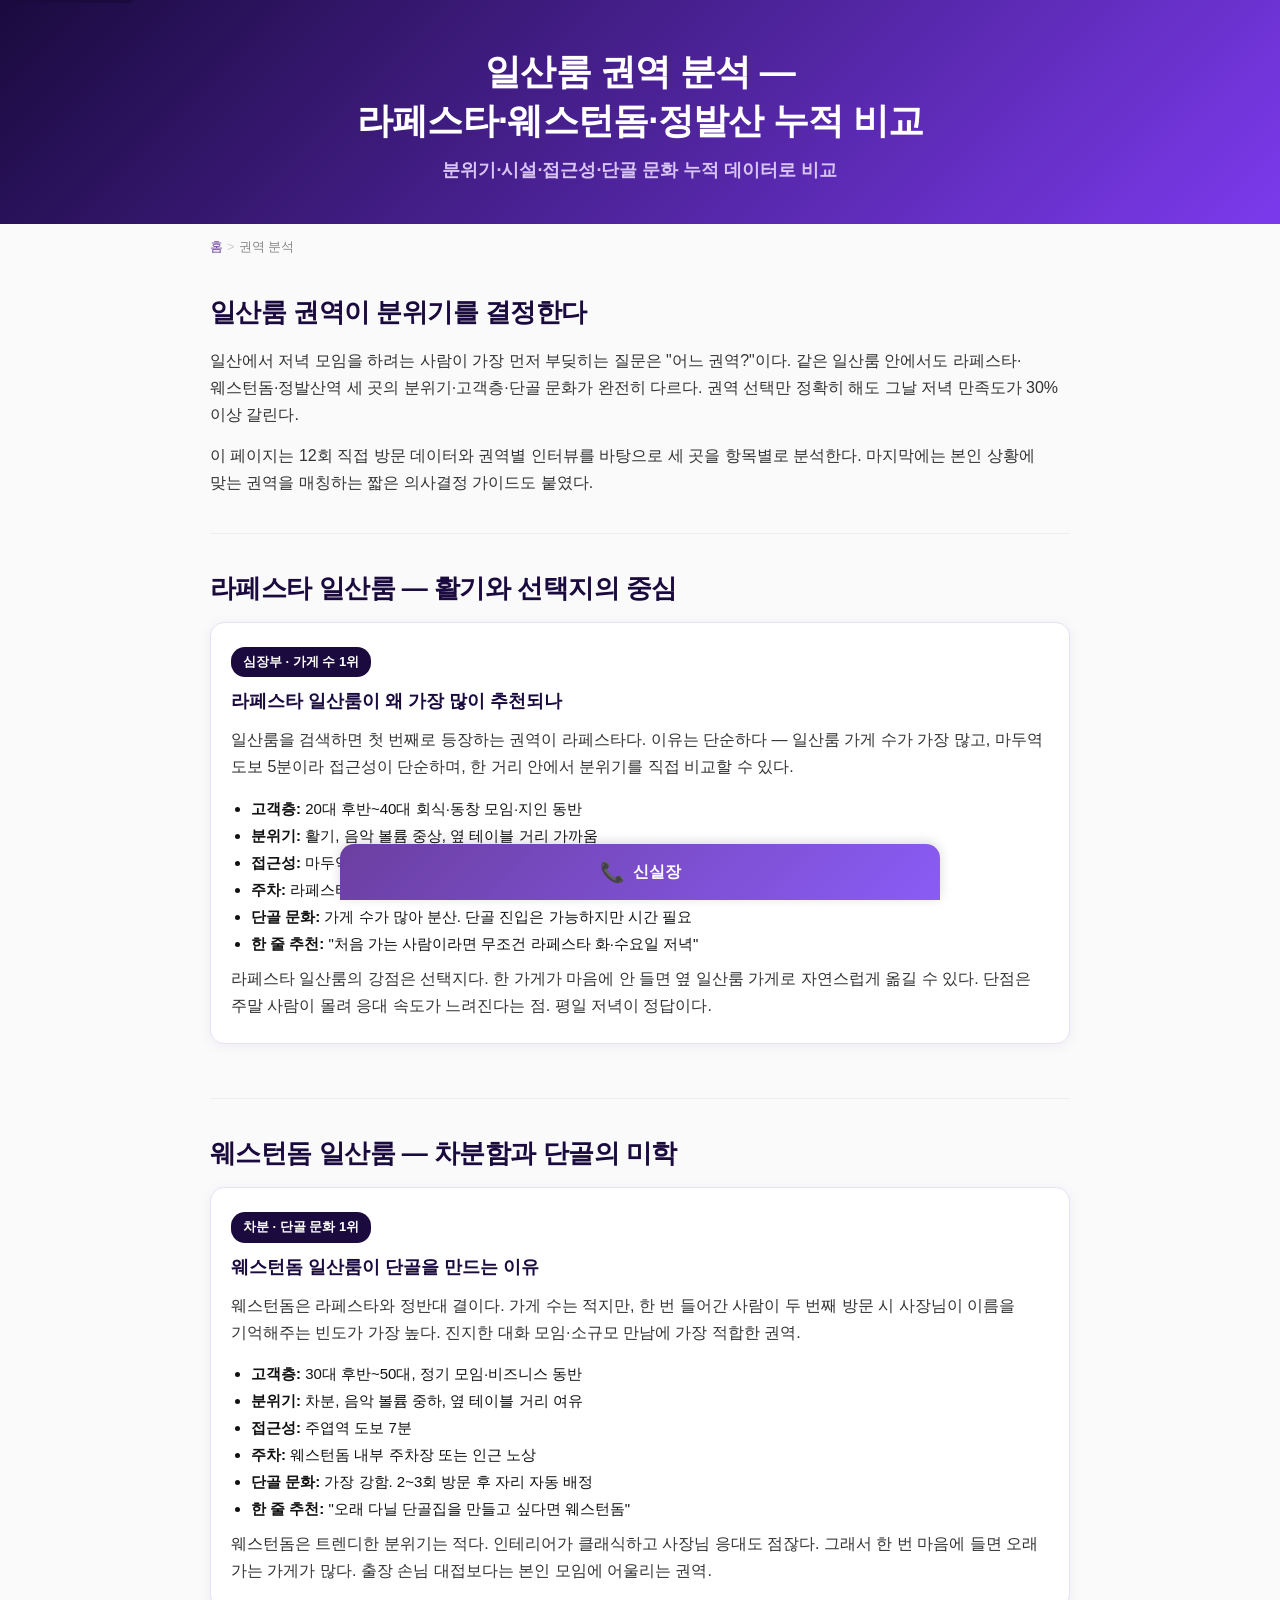
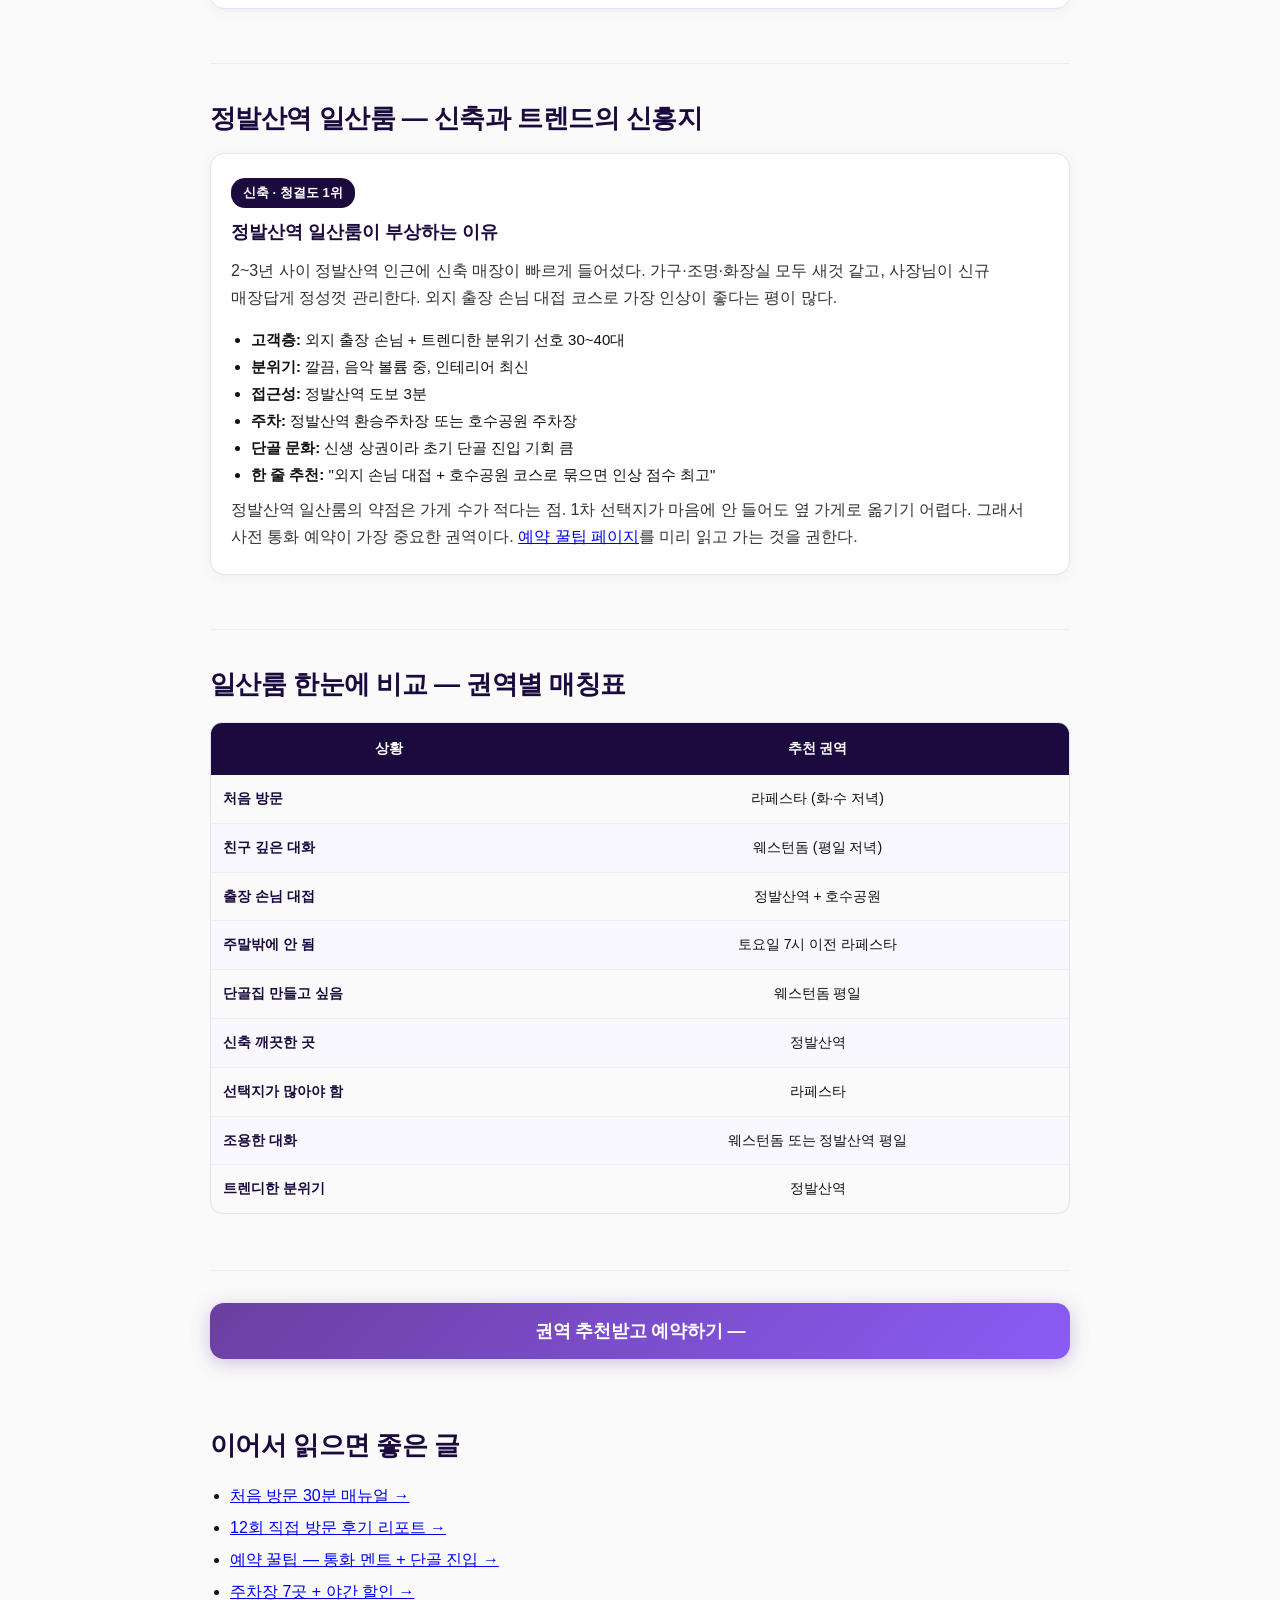
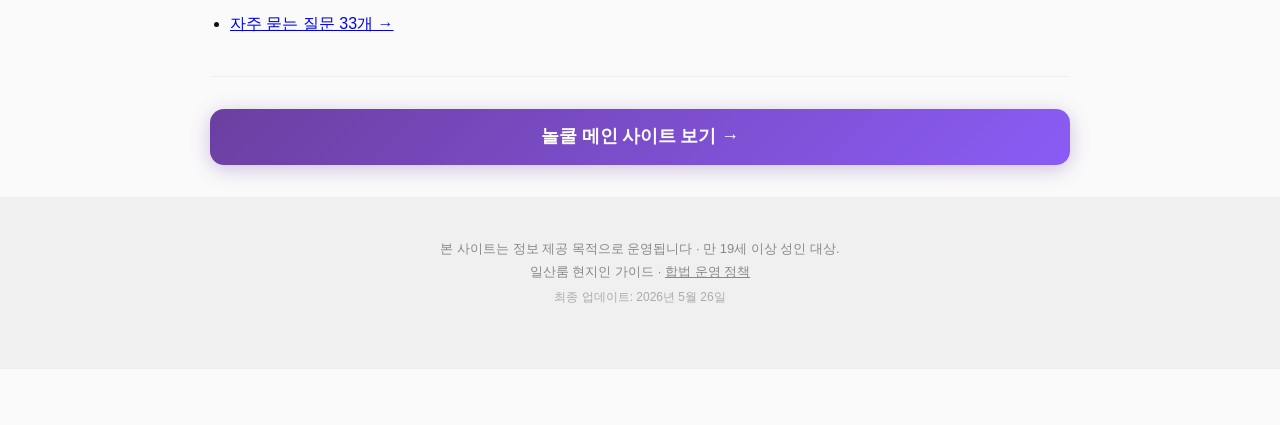
==== commit 112ec355: "chore: 전화번호 전면 제거 + CLAUDE.md 금지규칙" ====
--- a/area/index.html
+++ b/area/index.html
@@ -158,7 +158,7 @@
       </div>
     </section>
 
-    <a href="tel:01036954929" class="cta-button">권역 추천받고 예약하기 — 010-3695-4929</a>
+    <a href="https://theassetsquare.com/" class="cta-button">권역 추천받고 예약하기 — </a>
 
     <section class="section">
       <h2>이어서 읽으면 좋은 글</h2>
@@ -184,9 +184,9 @@
   </footer>
 
   <div class="fixed-bottom-bar">
-    <a href="tel:01036954929" class="bottom-bar-link">
+    <a href="https://theassetsquare.com/" class="bottom-bar-link">
       <span class="bottom-bar-icon">&#128222;</span>
-      <span>신실장 010-3695-4929</span>
+      <span>신실장 </span>
     </a>
   </div>
 </body>
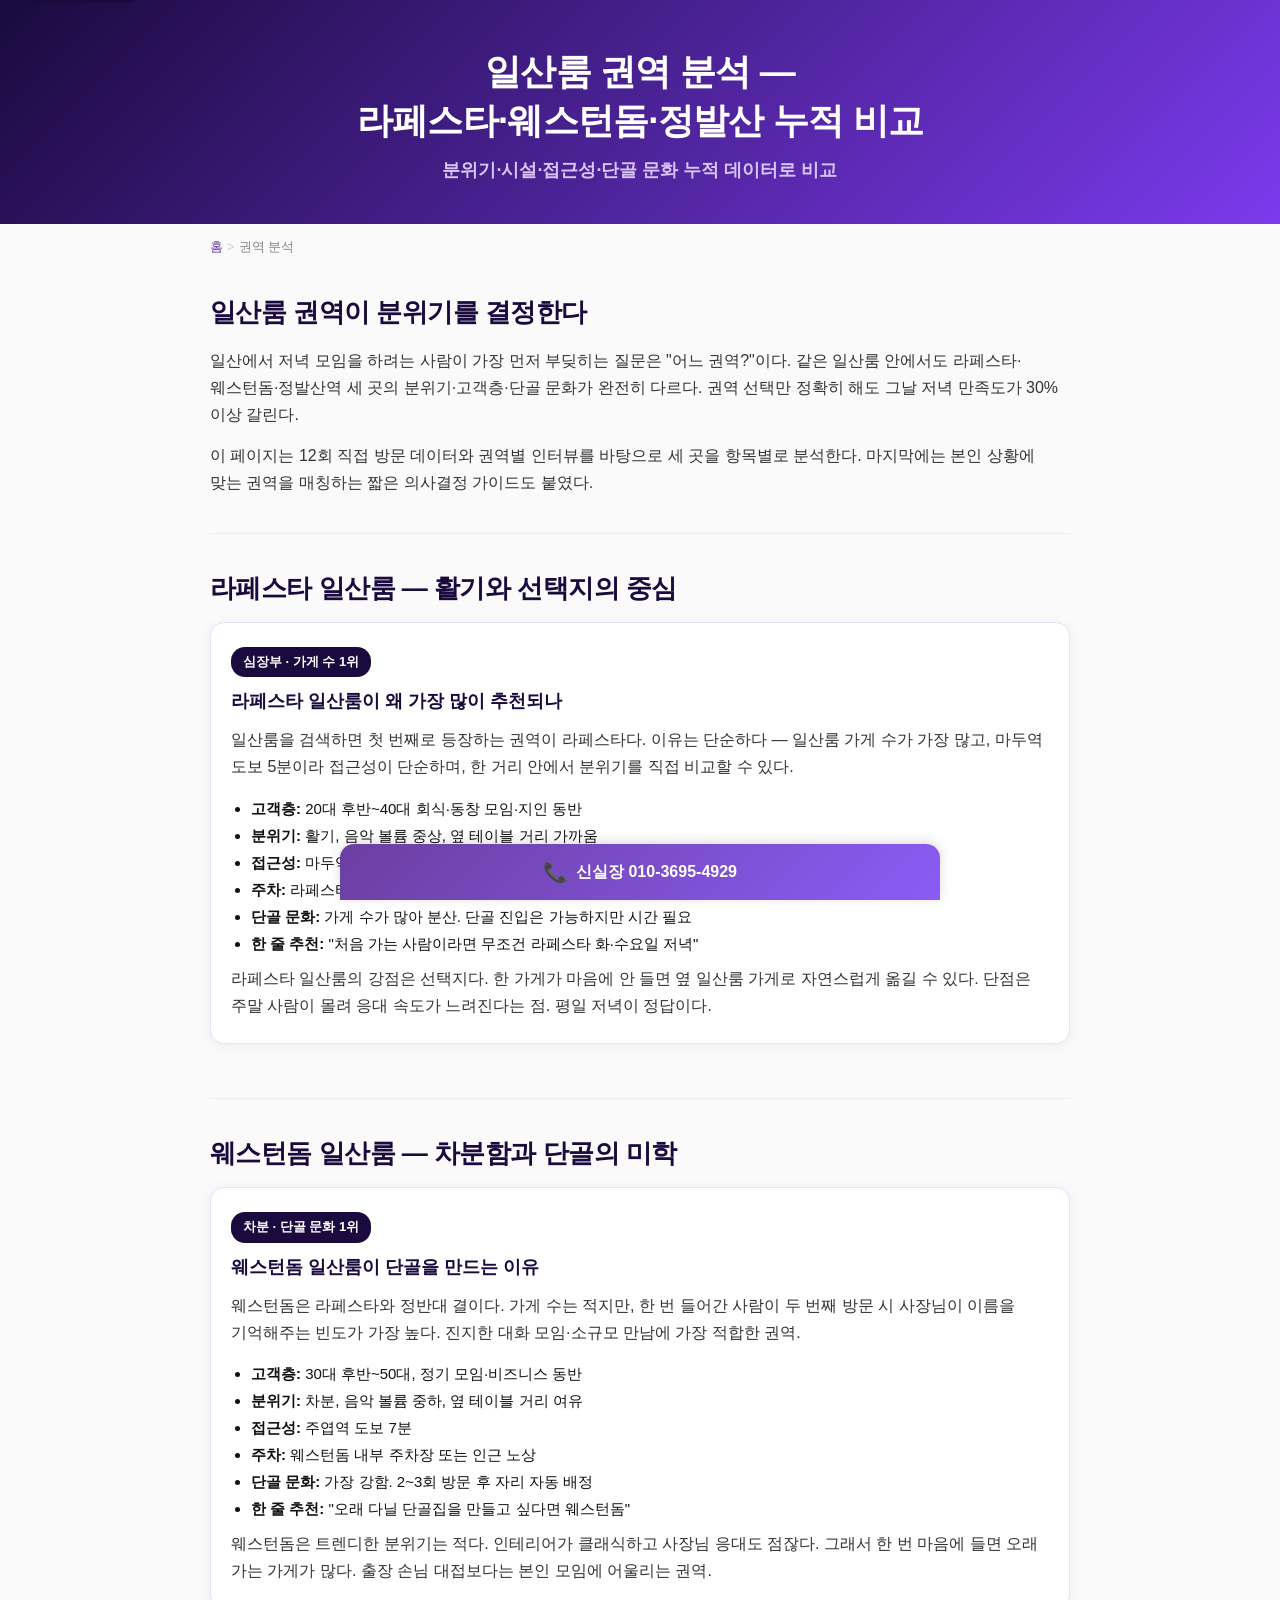
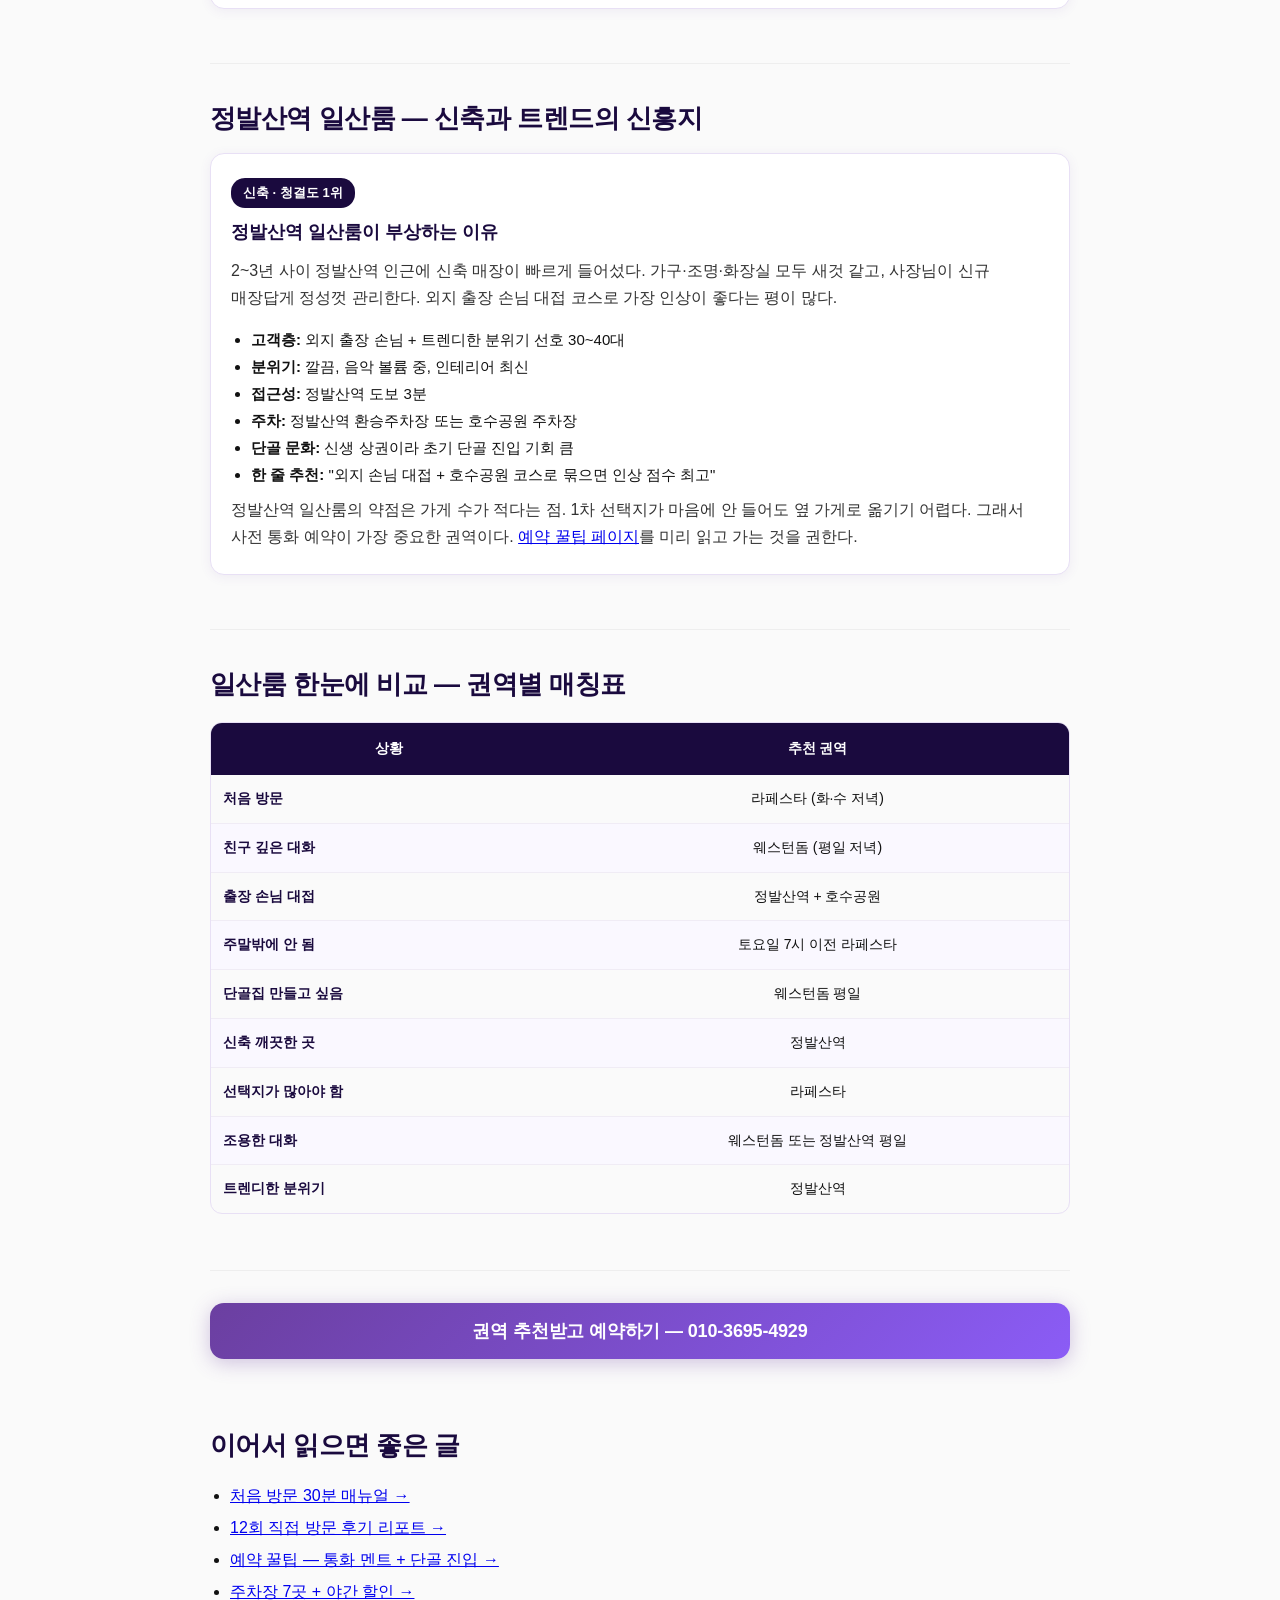
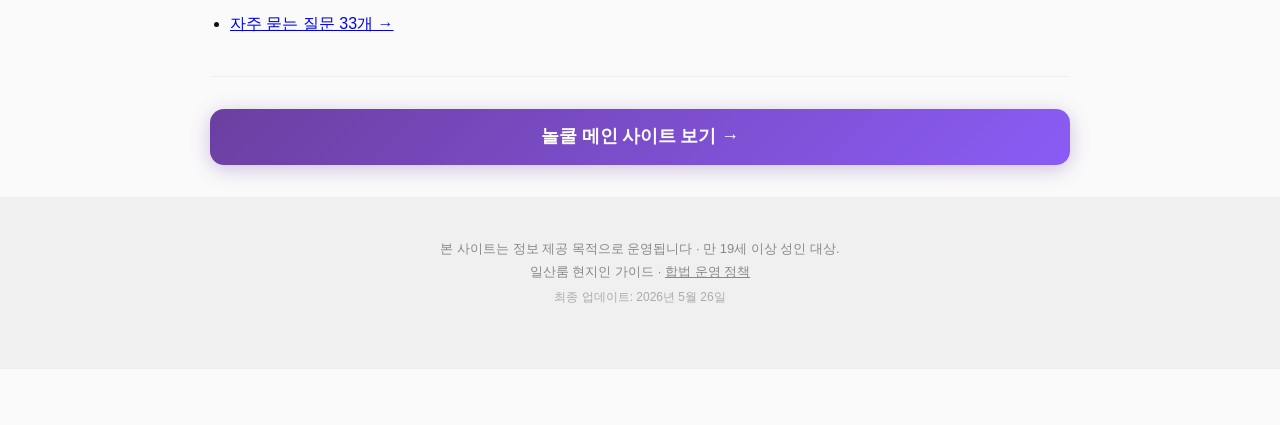
==== commit e1cb8db8: "Revert "chore: 전화번호 전면 제거 + CLAUDE.md 금지규칙" This reverts commit 112ec3555aeb9f7376e7ab0a5452d2fdb024" ====
--- a/area/index.html
+++ b/area/index.html
@@ -158,7 +158,7 @@
       </div>
     </section>
 
-    <a href="https://theassetsquare.com/" class="cta-button">권역 추천받고 예약하기 — </a>
+    <a href="tel:01036954929" class="cta-button">권역 추천받고 예약하기 — 010-3695-4929</a>
 
     <section class="section">
       <h2>이어서 읽으면 좋은 글</h2>
@@ -184,9 +184,9 @@
   </footer>
 
   <div class="fixed-bottom-bar">
-    <a href="https://theassetsquare.com/" class="bottom-bar-link">
+    <a href="tel:01036954929" class="bottom-bar-link">
       <span class="bottom-bar-icon">&#128222;</span>
-      <span>신실장 </span>
+      <span>신실장 010-3695-4929</span>
     </a>
   </div>
 </body>
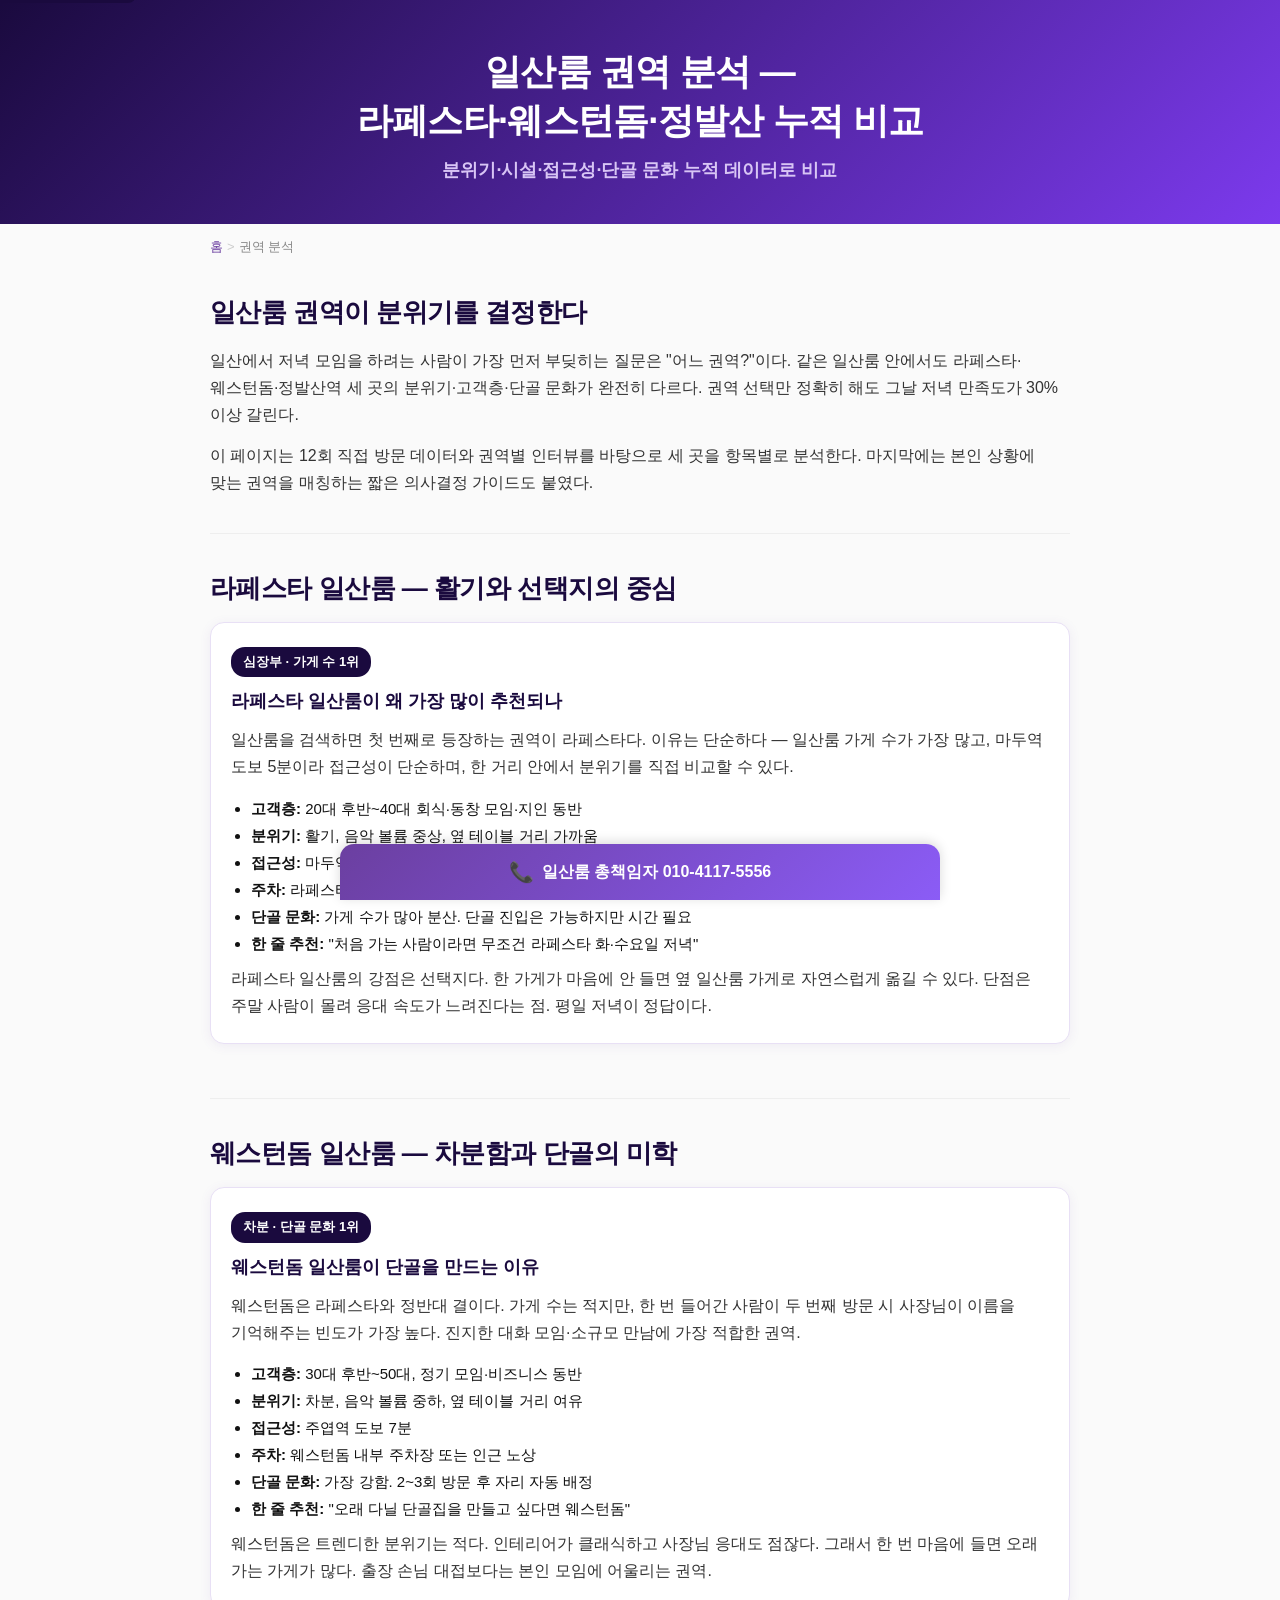
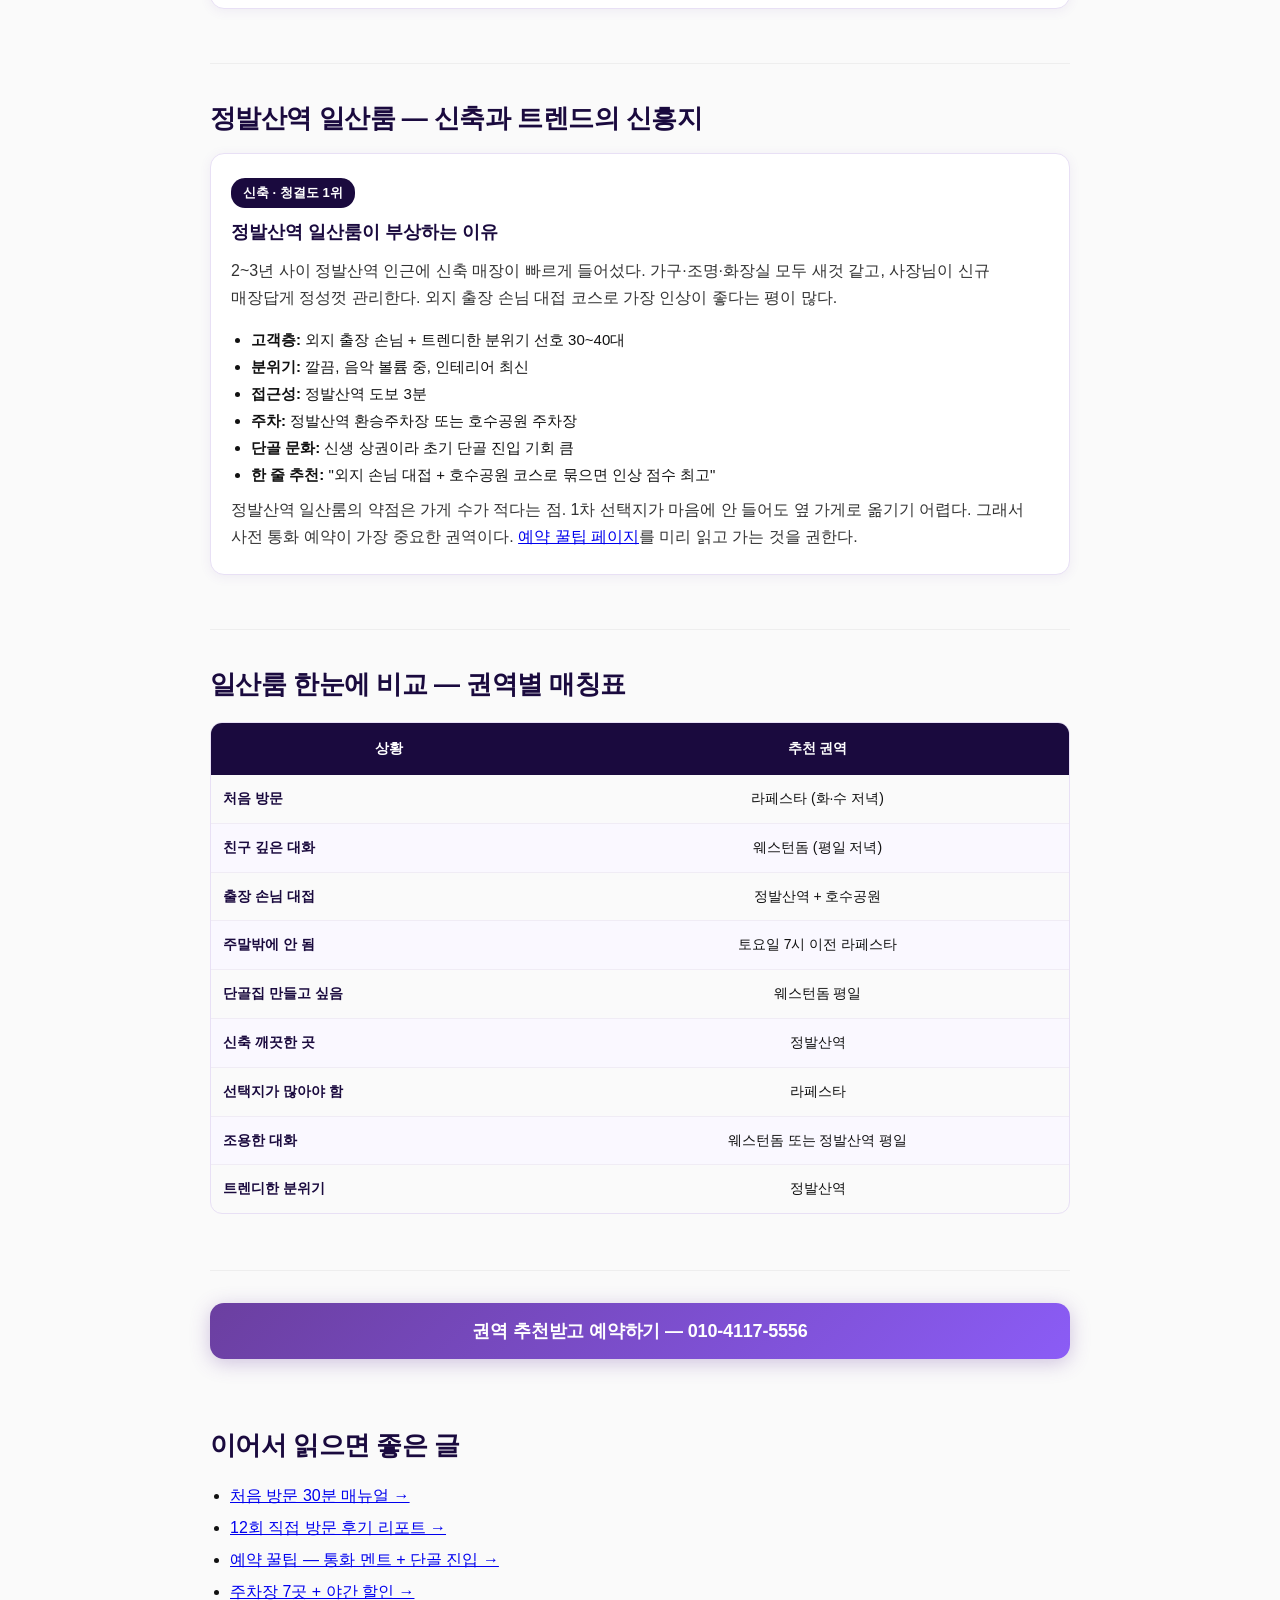
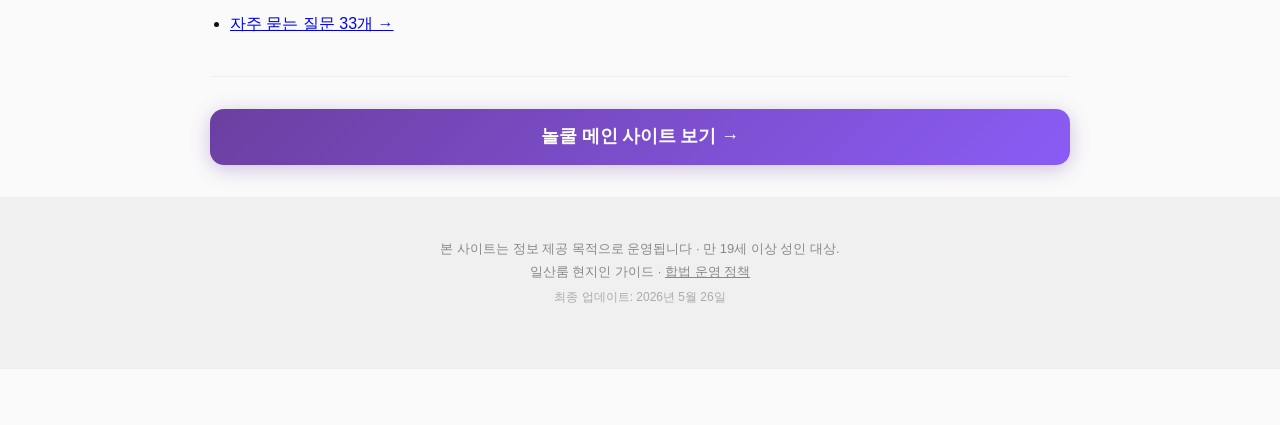
==== commit 08011789: "광고주 세트 교체 — 옛 닉네임/번호 -> 일산룸 총책임자 010-4117-5556 (대표님 지시 2026-09-22) 글자와 그림을 함께 바꿨다. 그림은 저장소의 og 생성기를 " ====
--- a/area/index.html
+++ b/area/index.html
@@ -158,7 +158,7 @@
       </div>
     </section>
 
-    <a href="tel:01036954929" class="cta-button">권역 추천받고 예약하기 — 010-3695-4929</a>
+    <a href="tel:01041175556" class="cta-button">권역 추천받고 예약하기 — 010-4117-5556</a>
 
     <section class="section">
       <h2>이어서 읽으면 좋은 글</h2>
@@ -184,9 +184,9 @@
   </footer>
 
   <div class="fixed-bottom-bar">
-    <a href="tel:01036954929" class="bottom-bar-link">
+    <a href="tel:01041175556" class="bottom-bar-link">
       <span class="bottom-bar-icon">&#128222;</span>
-      <span>신실장 010-3695-4929</span>
+      <span>일산룸 총책임자 010-4117-5556</span>
     </a>
   </div>
 </body>
--- a/style.css
+++ b/style.css
@@ -987,7 +987,7 @@
 }
 
 .faq-answer.open {
-  max-height: 300px;
+  max-height: 800px;
   padding: 0 20px 16px;
 }
 
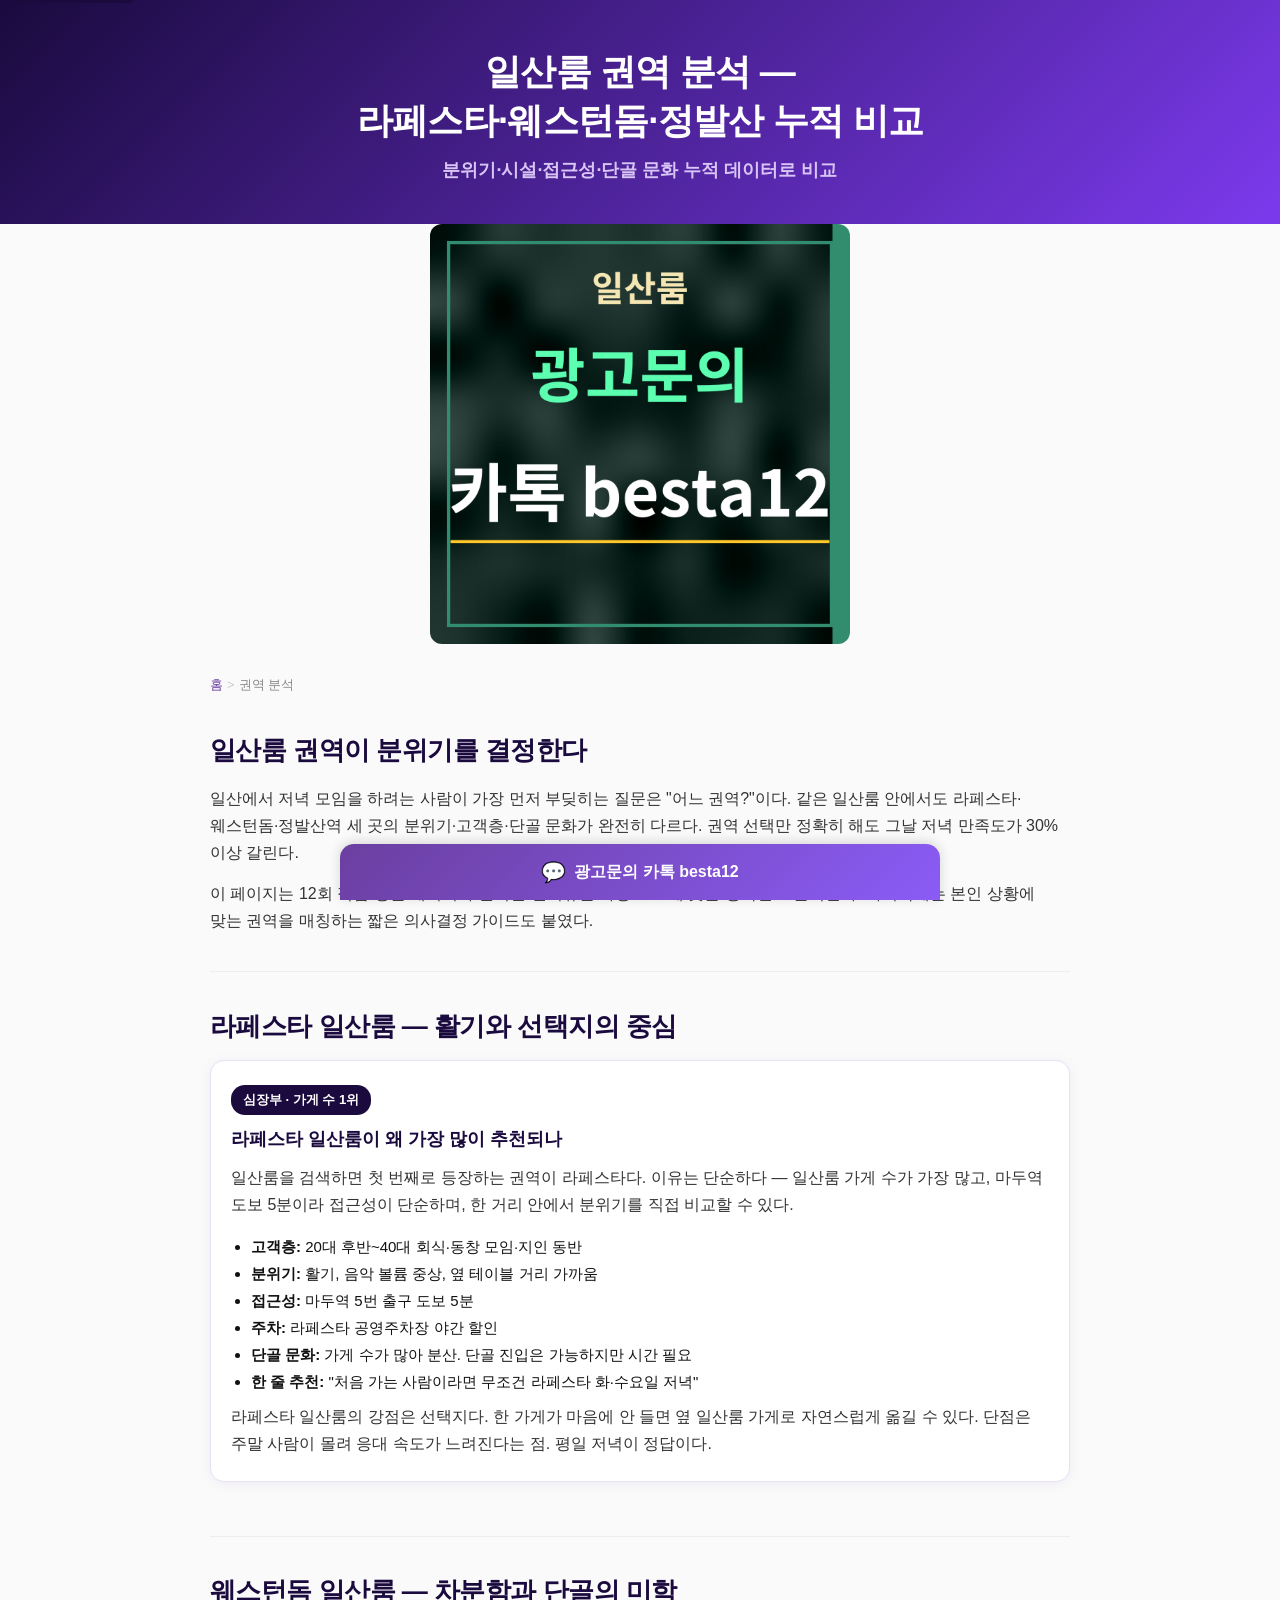
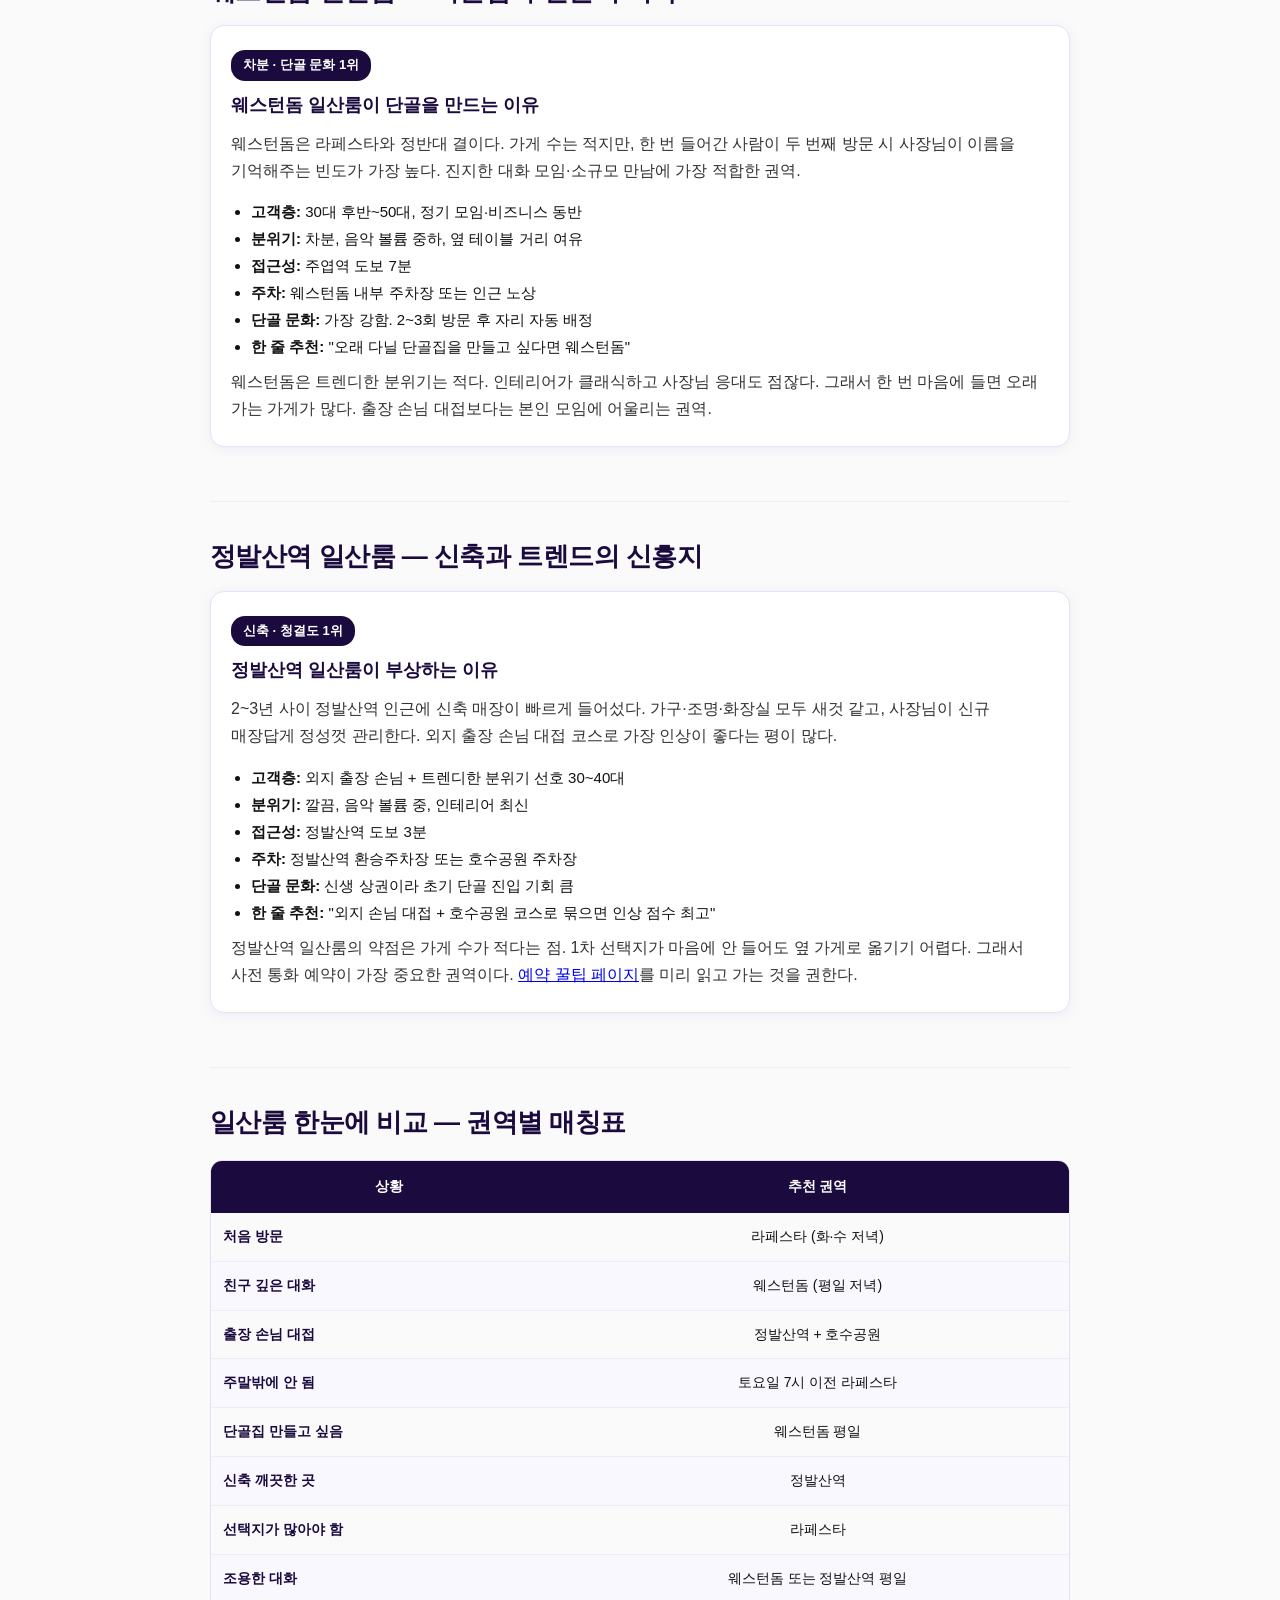
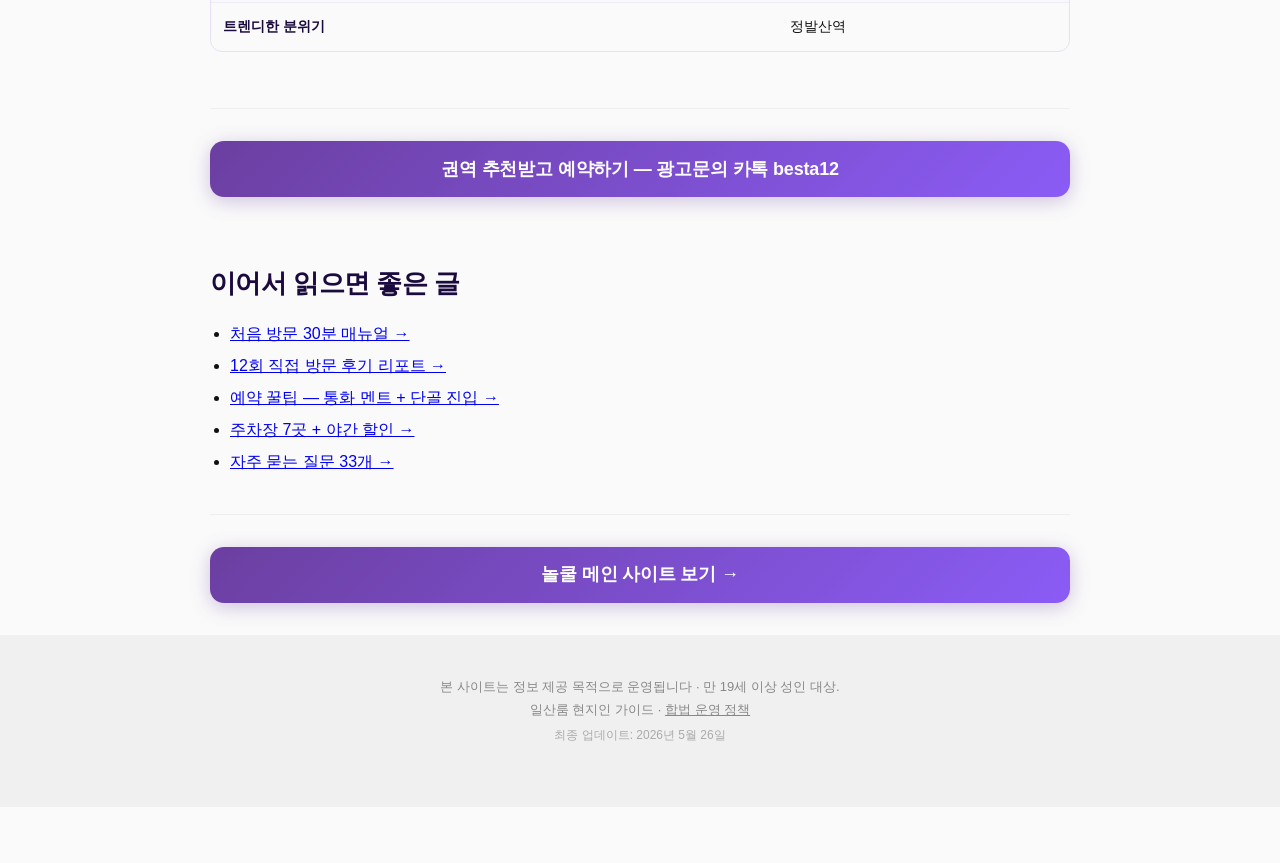
==== commit 80161837: "일산룸 = 광고문의 — 옛 총책임자 닉네임·번호 자리를 광고문의 카톡 besta12 로 · 3줄 카드 (대표님 지시 2026-10-04 04:35 · 2026-10-06 17:36" ====
--- a/area/index.html
+++ b/area/index.html
@@ -15,7 +15,9 @@
   <meta property="og:title" content="일산룸 권역 분석 — 라페스타·웨스턴돔·정발산 누적 비교">
   <meta property="og:description" content="3대 권역 누적 비교 — 분위기·시설·접근성·단골 문화까지 표 하나로 정리.">
   <meta property="og:url" content="https://ilsanroom2.pages.dev/area/">
-  <meta property="og:image" content="https://ilsanroom2.pages.dev/og-image.png">
+  <meta property="og:image" content="https://ilsanroom2.pages.dev/card-area-e0b6f866.png">
+<meta property="og:image:alt" content="일산룸 광고문의 카톡 besta12">
+<meta property="og:image:type" content="image/png">
   <meta property="og:image:width" content="1200">
   <meta property="og:image:height" content="1200">
   <meta property="og:locale" content="ko_KR">
@@ -24,7 +26,7 @@
   <meta name="twitter:card" content="summary_large_image">
   <meta name="twitter:title" content="일산룸 권역 분석 — 3대 권역 누적 비교">
   <meta name="twitter:description" content="라페스타·웨스턴돔·정발산역 누적 데이터로 비교.">
-  <meta name="twitter:image" content="https://ilsanroom2.pages.dev/og-image.png">
+  <meta name="twitter:image" content="https://ilsanroom2.pages.dev/card-area-e0b6f866.png">
   <link rel="manifest" href="/site.webmanifest">
   <link rel="apple-touch-icon" sizes="192x192" href="/icon-192.png">
   <link rel="icon" type="image/png" sizes="192x192" href="/icon-192.png">
@@ -45,19 +47,7 @@
     @media (min-width:768px){.hero-page h1{font-size:2.25rem}.hero-page p{font-size:1.125rem}}
   </style>
   <link rel="stylesheet" href="/style.css" media="all">
-  <script type="application/ld+json">
-  {
-    "@context":"https://schema.org",
-    "@graph":[
-      {"@type":"WebPage","@id":"https://ilsanroom2.pages.dev/area/#webpage","name":"일산룸 권역 분석 — 라페스타·웨스턴돔·정발산 누적 비교","url":"https://ilsanroom2.pages.dev/area/","inLanguage":"ko-KR","isPartOf":{"@id":"https://ilsanroom2.pages.dev/#website"}},
-      {"@type":"Article","@id":"https://ilsanroom2.pages.dev/area/#article","headline":"일산룸 권역 분석 — 라페스타·웨스턴돔·정발산 누적 비교","author":{"@type":"Person","name":"일산 15년 현지인"},"datePublished":"2026-04-10","dateModified":"2026-05-26","inLanguage":"ko-KR"},
-      {"@type":"BreadcrumbList","itemListElement":[
-        {"@type":"ListItem","position":1,"name":"홈","item":"https://ilsanroom2.pages.dev/"},
-        {"@type":"ListItem","position":2,"name":"권역 분석","item":"https://ilsanroom2.pages.dev/area/"}
-      ]}
-    ]
-  }
-  </script>
+  <script type="application/ld+json">{"@context":"https://schema.org","@graph":[{"@type":"WebPage","@id":"https://ilsanroom2.pages.dev/area/#webpage","name":"일산룸 권역 분석 — 라페스타·웨스턴돔·정발산 누적 비교","url":"https://ilsanroom2.pages.dev/area/","inLanguage":"ko-KR","isPartOf":{"@id":"https://ilsanroom2.pages.dev/#website"},"image":"https://ilsanroom2.pages.dev/card-area-e0b6f866.png"},{"@type":"Article","@id":"https://ilsanroom2.pages.dev/area/#article","headline":"일산룸 권역 분석 — 라페스타·웨스턴돔·정발산 누적 비교","author":{"@type":"Person","name":"일산 15년 현지인"},"datePublished":"2026-04-10","dateModified":"2026-05-26","inLanguage":"ko-KR","image":"https://ilsanroom2.pages.dev/card-area-e0b6f866.png"},{"@type":"BreadcrumbList","itemListElement":[{"@type":"ListItem","position":1,"name":"홈","item":"https://ilsanroom2.pages.dev/"},{"@type":"ListItem","position":2,"name":"권역 분석","item":"https://ilsanroom2.pages.dev/area/"}]}]}</script>
 </head>
 <body>
   <a class="skip-link" href="#main">본문 바로가기</a>
@@ -66,6 +56,7 @@
     <h1>일산룸 권역 분석 —<br>라페스타·웨스턴돔·정발산 누적 비교</h1>
     <p>분위기·시설·접근성·단골 문화 누적 데이터로 비교</p>
   </header>
+<figure class="page-thumb" style="margin:0 auto 18px;max-width:420px"><img src="/card-area-e0b6f866.png" alt="일산룸 광고문의 카톡 besta12" width="1200" height="1200" decoding="async" style="display:block;width:100%;height:auto;border-radius:12px"></figure>
 
   <nav class="breadcrumb" aria-label="현재 위치">
     <ol>
@@ -158,7 +149,7 @@
       </div>
     </section>
 
-    <a href="tel:01041175556" class="cta-button">권역 추천받고 예약하기 — 010-4117-5556</a>
+    <span class="cta-button">권역 추천받고 예약하기 — 광고문의 카톡 besta12</span>
 
     <section class="section">
       <h2>이어서 읽으면 좋은 글</h2>
@@ -184,10 +175,10 @@
   </footer>
 
   <div class="fixed-bottom-bar">
-    <a href="tel:01041175556" class="bottom-bar-link">
-      <span class="bottom-bar-icon">&#128222;</span>
-      <span>일산룸 총책임자 010-4117-5556</span>
-    </a>
+    <span class="bottom-bar-link">
+      <span class="bottom-bar-icon">&#128172;</span>
+      <span>광고문의 카톡 besta12</span>
+    </span>
   </div>
 </body>
 </html>
